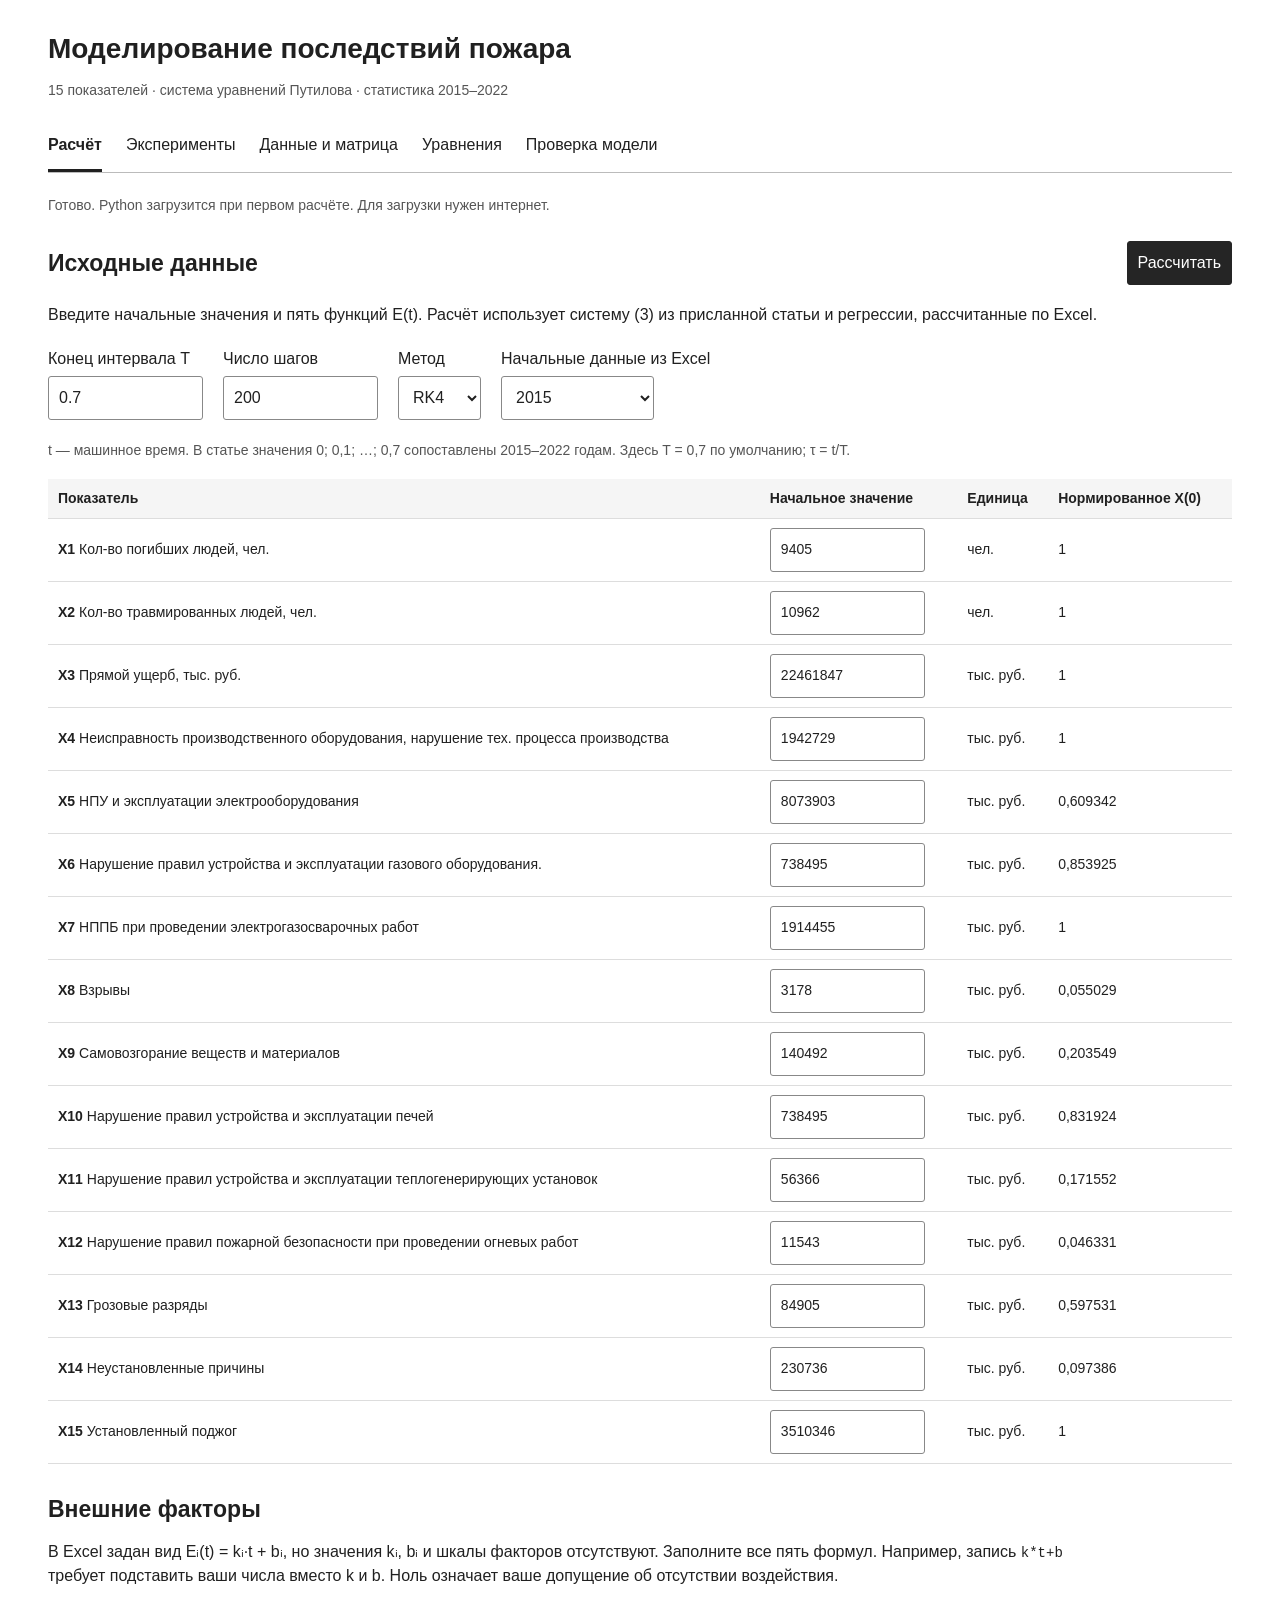
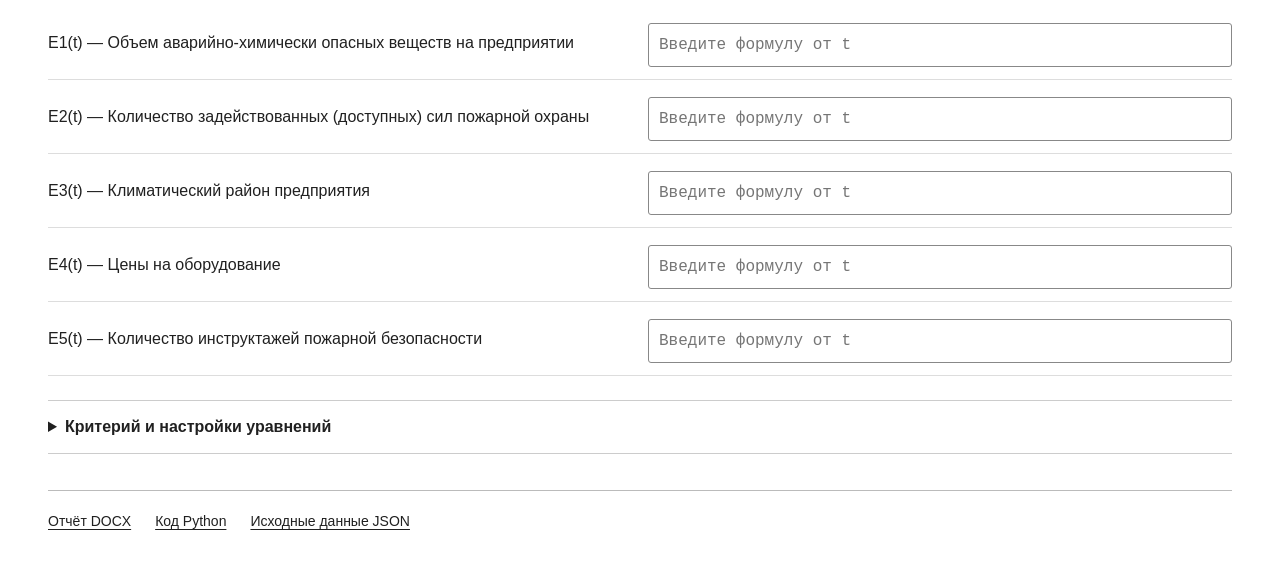
==== index.html @ 56aec2ad "Replace economic calculator with sourced 15-equation Putilov model" ====
<!doctype html><html lang="ru"><head><meta charset="utf-8"><meta name="viewport" content="width=device-width,initial-scale=1"><title>Моделирование последствий пожара</title><link rel="stylesheet" href="style.css"></head>
<body><main>
<header><h1>Моделирование последствий пожара</h1><p>15 показателей · система уравнений Путилова · статистика 2015–2022</p></header>
<nav aria-label="Разделы"><a href="#calculation">Расчёт</a><a href="#experiments">Эксперименты</a><a href="#data">Данные и матрица</a><a href="#formulas">Уравнения</a><a href="#verification">Проверка модели</a></nav>
<p id="status" role="status">Загрузка исходных данных…</p><div id="error" role="alert" hidden></div>
<section id="calculation" class="page">
<div class="heading"><h2>Исходные данные</h2><button id="calculate" class="primary">Рассчитать</button></div>
<p>Введите начальные значения и пять функций E(t). Расчёт использует систему (3) из присланной статьи и регрессии, рассчитанные по Excel.</p>
<div class="controls"><label>Конец интервала T<input id="duration" type="number" min="0.001" max="5" step="0.1" value="0.7"></label><label>Число шагов<input id="steps" type="number" min="20" max="4000" step="4" value="200"></label><label>Метод<select id="solver"><option>RK4</option><option>RK45</option></select></label><label>Начальные данные из Excel<select id="year"></select></label></div>
<p class="muted">t — машинное время. В статье значения 0; 0,1; …; 0,7 сопоставлены 2015–2022 годам. Здесь T = 0,7 по умолчанию; τ = t/T.</p>
<div class="table-wrap"><table><thead><tr><th>Показатель</th><th>Начальное значение</th><th>Единица</th><th>Нормированное X(0)</th></tr></thead><tbody id="initial"></tbody></table></div>
<h2>Внешние факторы</h2><p>В Excel задан вид Eᵢ(t) = kᵢ·t + bᵢ, но значения kᵢ, bᵢ и шкалы факторов отсутствуют. Заполните все пять формул. Например, запись <code>k*t+b</code> требует подставить ваши числа вместо k и b. Ноль означает ваше допущение об отсутствии воздействия.</p>
<div id="forcing-inputs"></div>
<details><summary>Критерий и настройки уравнений</summary><p>J = ∫₀ᵀ Σ γᵢ (Xᵢ − Xᵢ*)² dt. Это безразмерный критерий отклонения от цели, а не сумма денег. По умолчанию цель — средние значения из Excel, веса — 1/15. Среднее по статистике не является нормативом безопасности.</p><div class="table-wrap"><table><thead><tr><th>Показатель</th><th>Цель X*</th><th>Вес γ</th></tr></thead><tbody id="targets"></tbody></table></div><p><a href="#formulas">Изменить правые части и функции f₁…f₇₈</a></p></details>
<div id="result" hidden><div class="heading"><h2>Результат расчёта</h2><button id="csv">Скачать CSV</button></div><div id="warnings"></div><div id="metrics" class="metrics"></div><div class="controls"><label>Показатель на графике<select id="metric"></select></label><label>Масштаб<select id="unit"><option value="norm">Нормированное значение</option><option value="raw">Исходная единица</option></select></label></div><div id="trajectory"></div><h3>Внешние факторы E(t)</h3><div id="forcing-chart"></div><h3>Состояния по четвертям интервала</h3><p>Все оси используют нормировку X = исходное значение / максимум из Excel. Масштаб одинаковый для всей серии.</p><div id="snapshots" class="radars"></div><details><summary>Значения в четвертях интервала</summary><div id="snapshot-table" class="table-wrap"></div></details><p id="numerics" class="muted"></p><h3>Сопоставление со статистикой</h3><p>Для исходного состояния 2015 года и T = 0,7 сравниваются узлы 2015–2022. Это сопоставление на данных, использованных для подбора полиномов, а не независимая проверка прогноза. Между узлами решателя применяется линейная интерполяция.</p><div id="comparison" class="table-wrap"></div></div>
</section>
<section id="experiments" class="page" hidden><div class="heading"><h2>Вычислительные эксперименты</h2><button id="run-experiments" class="primary">Рассчитать пять состояний</button></div><p>Сравниваются начальные состояния из пяти строк Excel: 2015, 2016, 2018, 2020 и 2022. Меняются только начальные значения X. Уравнения, внешние факторы, цели, веса и интервал берутся из раздела «Расчёт».</p><p>Это анализ чувствительности к начальному состоянию. Он не воспроизводит пять реальных пожаров и не сравнивает подтверждённые планы защиты.</p><p id="experiments-empty">Сначала задайте пять E(t) в разделе «Расчёт».</p><div id="experiment-result" hidden><div id="experiment-table" class="table-wrap"></div><label>Показатель<select id="experiment-metric"></select></label><div id="experiment-chart"></div><div id="experiment-radars"></div></div></section>
<section id="data" class="page" hidden><h2>Статистика и связи</h2><p>Источник: «Статистика Путилов.xlsx», лист «Лист1», A1:P9. Восемь наблюдений, пятнадцать показателей.</p><p>Денежные столбцы указаны в тысячах рублей. X₃ — общий прямой ущерб; X₄…X₁₅ — ущерб по отдельным причинам. Складывать X₃ с этими столбцами как независимые убытки нельзя. X₁ и X₂ измеряются числом людей.</p><div id="statistics" class="table-wrap"></div><h3>Нормировка</h3><p>Xᵢ = Yᵢ / Mᵢ, где Mᵢ — максимум столбца за 2015–2022 годы. Обратное преобразование: Yᵢ = Xᵢ · Mᵢ. Для рублей денежный результат дополнительно умножается на 1000.</p><div id="scales" class="table-wrap"></div><h3>Матрица из Excel</h3><p>Строка — показатель, который получает влияние; столбец — источник влияния. «+» — положительная связь, «−» — отрицательная, точка — отсутствующая. Матрица показана буквально, но расчёт следует системе (3): они расходятся в исходных материалах.</p><div id="matrix" class="table-wrap"></div></section>
<section id="formulas" class="page" hidden><h2>Система из 15 уравнений</h2><p>Основа — формула (3) из присланного Word, а не его последующая численная система: в ней исчезают E и меняются знаки. Нормировка соответствует листу «norm data». Дополнительный делитель из общей формулы (2) сюда не внесён, поскольку его нет в (3).</p><p>В форме используется запись dXᵢ/dt = Fᵢ⁺ − Fᵢ⁻. Имена: <code>x1…x15</code>, <code>e1…e5</code>, <code>t</code>, <code>f1(x5)</code>. Допустимы +, −, *, /, **, sin, cos, exp, log, sqrt, abs. Отрицательное значение полинома не обрезается.</p><div id="equations"></div><h2>78 квадратичных зависимостей</h2><p>f(u) = β₀ + β₁u + β₂u². Коэффициенты ниже получены методом наименьших квадратов по восьми строкам нормированной статистики, отдельно для каждой пары «показатель — аргумент». u — аргумент функции. R² относится к исходной регрессии по Excel и не доказывает точность динамического прогноза.</p><p id="fit-summary"></p><div class="table-wrap"><table><thead><tr><th>Функция</th><th>Связь</th><th>Формула f(u), можно изменить</th><th>R² по Excel</th></tr></thead><tbody id="polynomials"></tbody></table></div><p><a href="method.html">Описание метода и источники</a></p></section>
<section id="verification" class="page" hidden><h2>Проверка исходной модели</h2><p>Калькулятор решает записанную систему. Её соответствие реальным последствиям пожара требует отдельной проверки; в предоставленных материалах есть противоречия.</p><div id="audit"></div><h3>Воспроизводимый контроль программы</h3><p>Можно выполнить пять экспериментов с E₁ = … = E₅ = 0. Это специально заданный математический тест, а не значения преподавателя и не реальная обстановка. Настройки основного расчёта при этом не меняются.</p><button id="control-run">Выполнить контроль при E = 0</button><div id="control-result"></div><p><a href="method.html">Полная методика и источники</a></p></section>
<footer><a href="report.docx">Отчёт DOCX</a><a href="model.py">Код Python</a><a href="source_data.json">Исходные данные JSON</a></footer>
</main><script src="app.js"></script></body></html>
---- style.css ----
:root{font-family:Arial,Helvetica,sans-serif;color:#202020;background:#fff;font-size:16px;line-height:1.5;font-synthesis:none}*{box-sizing:border-box}body{margin:0}main{max-width:1240px;margin:auto;padding:28px 28px 50px}header{margin-bottom:20px}h1{font-size:28px;font-weight:600;margin:0 0 6px}h2{font-size:23px;margin:28px 0 14px}h3{font-size:19px;margin:24px 0 12px}p{margin:10px 0 18px;max-width:1050px}header p,.muted{color:#555;font-size:14px}nav{display:flex;flex-wrap:wrap;gap:8px 24px;border-bottom:1px solid #bbb;margin-bottom:22px}nav a{padding:12px 0;text-decoration:none;border-bottom:3px solid transparent}nav a[aria-current=page]{border-color:#202020;font-weight:bold}a{color:inherit;text-underline-offset:3px}button,input,select,textarea{font:inherit;color:inherit;border:1px solid #888;border-radius:3px;background:white;padding:9px 10px}button,select,summary{cursor:pointer}button{min-height:44px}button:hover{background:#eee}button.primary{background:#252525;color:#fff;border-color:#252525}button.primary:hover{background:#444}button:disabled{cursor:wait;opacity:.55}input,select{min-height:44px;max-width:100%}input[type=number]{width:155px}textarea{display:block;width:100%;resize:vertical;font-family:Consolas,monospace;font-size:14px;line-height:1.5}input:focus-visible,select:focus-visible,textarea:focus-visible,a:focus-visible,button:focus-visible,summary:focus-visible{outline:2px solid #111;outline-offset:3px}.heading{display:flex;align-items:center;justify-content:space-between;gap:16px;margin-top:10px}.heading h2{margin:12px 0}.controls{display:flex;flex-wrap:wrap;gap:20px;margin:20px 0}label{display:block}label input,label select{display:block;margin-top:5px}.table-wrap{overflow:auto;margin:16px 0 24px}table{border-collapse:collapse;width:100%;font-size:14px}th,td{border-bottom:1px solid #ddd;padding:9px 10px;text-align:left;vertical-align:middle}th{font-weight:600;background:#f5f5f5;white-space:normal}td input{width:140px}td .poly{width:100%;min-width:330px;font-family:monospace;font-size:13px}.eq{padding:14px 0;border-bottom:1px solid #ddd}.eq label{margin:8px 0}.factor{display:grid;grid-template-columns:1fr 1fr;gap:16px;align-items:center;padding:12px 0;border-bottom:1px solid #ddd}.factor input{width:100%;font-family:monospace}.metrics{display:grid;grid-template-columns:repeat(4,1fr);gap:20px;margin:25px 0}.metrics strong{display:block;font-size:24px;margin-top:6px}.metrics small{display:block;color:#555}.warning,#error{background:#fff8ef;border-left:3px solid #945b21;padding:12px 16px;color:#5b3814;margin:16px 0}#error{background:#fff2f0;border-color:#9a2424;color:#6e1919}#status{font-size:14px;color:#555}details{border-top:1px solid #ccc;border-bottom:1px solid #ccc;padding:14px 0;margin:24px 0}summary{font-weight:600}.radars{display:grid;grid-template-columns:repeat(5,minmax(0,1fr));gap:8px;margin:20px 0}.radar{text-align:center}.radar strong{font-size:14px}.radar svg{width:100%;height:auto}.radar p{font-size:12px}.chart{width:100%;height:auto;display:block;margin:20px 0 8px}.legend{display:flex;gap:16px;flex-wrap:wrap;font-size:13px;margin-bottom:20px}.legend i{display:inline-block;width:24px;margin-right:6px;vertical-align:middle;border-top:3px solid}.matrix th,.matrix td{text-align:center;min-width:34px;padding:6px}.matrix td.pos{background:#e7e7e7;font-weight:bold}.matrix td.neg{background:#444;color:white;font-weight:bold}.invalid{color:#8c2020}.empty{padding:24px;border:1px dashed #aaa;color:#555}code{font-size:14px;word-break:break-word}footer{border-top:1px solid #bbb;margin-top:36px;padding-top:20px;display:flex;gap:24px;flex-wrap:wrap;font-size:14px}[hidden]{display:none!important}.method{max-width:940px}.method li{margin:10px 0}.method pre{white-space:pre-wrap;overflow-wrap:anywhere;background:#f5f5f5;padding:16px;font-size:14px}@media(max-width:700px){main{padding:20px 16px}h1{font-size:24px}nav{gap:4px 15px;font-size:14px}.heading{align-items:flex-start;flex-direction:column}.factor{grid-template-columns:1fr;gap:3px}.radars{grid-template-columns:repeat(2,minmax(0,1fr))}.metrics{grid-template-columns:1fr 1fr}.controls{gap:12px}td,th{padding:8px}.chart{min-height:220px}.controls label{max-width:100%}}@media print{button,nav,footer,#status{display:none}.page[hidden]{display:none}.table-wrap{overflow:visible}body{font-family:'Times New Roman',serif;color:#000}a{color:#000}}
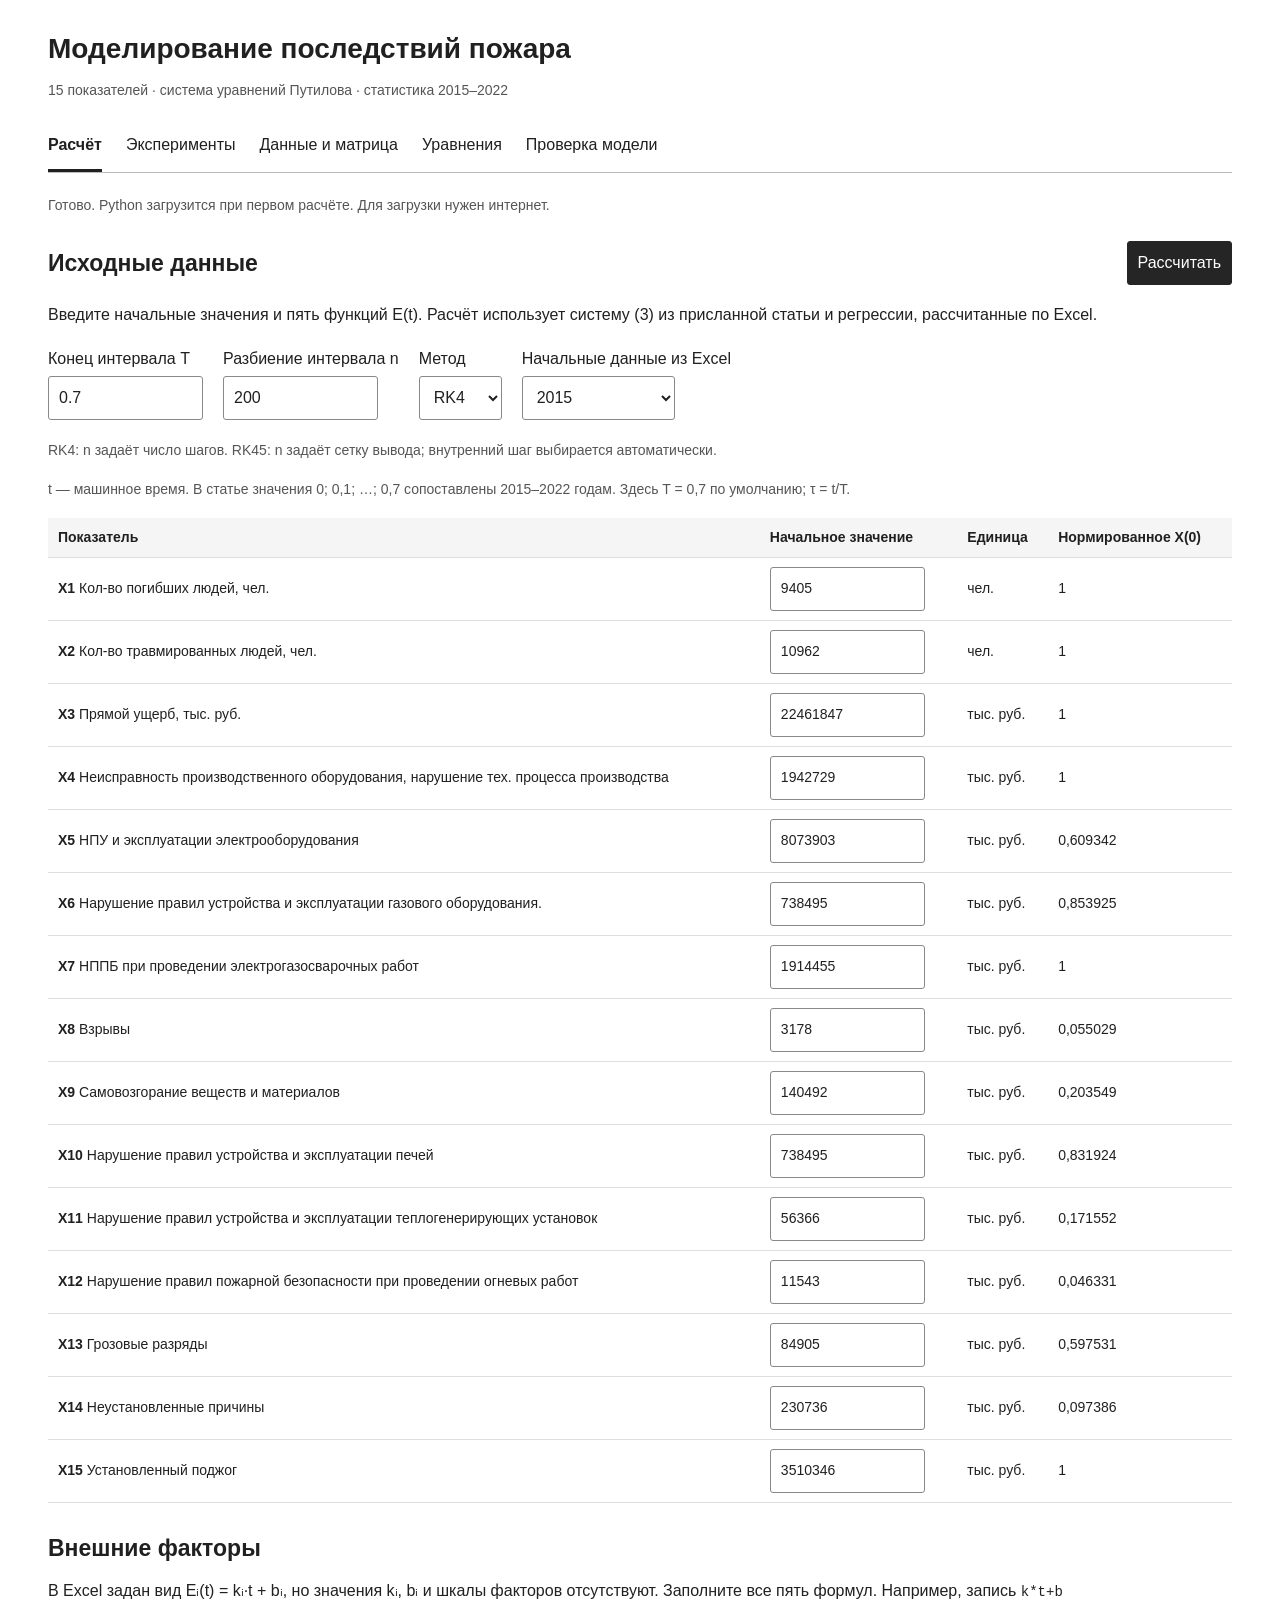
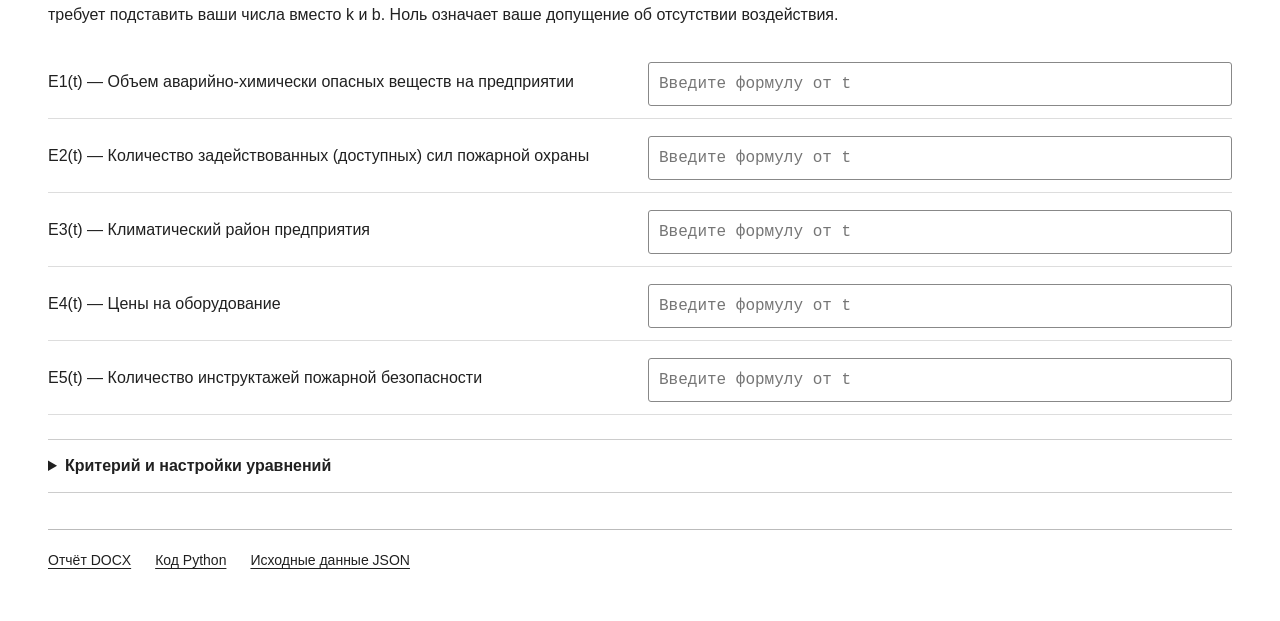
==== commit 1fa3e5d3: "Clarify RK45 output grid and adaptive internal steps" ====
--- a/index.html
+++ b/index.html
@@ -6,7 +6,7 @@
 <section id="calculation" class="page">
 <div class="heading"><h2>Исходные данные</h2><button id="calculate" class="primary">Рассчитать</button></div>
 <p>Введите начальные значения и пять функций E(t). Расчёт использует систему (3) из присланной статьи и регрессии, рассчитанные по Excel.</p>
-<div class="controls"><label>Конец интервала T<input id="duration" type="number" min="0.001" max="5" step="0.1" value="0.7"></label><label>Число шагов<input id="steps" type="number" min="20" max="4000" step="4" value="200"></label><label>Метод<select id="solver"><option>RK4</option><option>RK45</option></select></label><label>Начальные данные из Excel<select id="year"></select></label></div>
+<div class="controls"><label>Конец интервала T<input id="duration" type="number" min="0.001" max="5" step="0.1" value="0.7"></label><label>Разбиение интервала n<input id="steps" type="number" min="20" max="4000" step="4" value="200"></label><label>Метод<select id="solver"><option>RK4</option><option>RK45</option></select></label><label>Начальные данные из Excel<select id="year"></select></label></div><p class="muted">RK4: n задаёт число шагов. RK45: n задаёт сетку вывода; внутренний шаг выбирается автоматически.</p>
 <p class="muted">t — машинное время. В статье значения 0; 0,1; …; 0,7 сопоставлены 2015–2022 годам. Здесь T = 0,7 по умолчанию; τ = t/T.</p>
 <div class="table-wrap"><table><thead><tr><th>Показатель</th><th>Начальное значение</th><th>Единица</th><th>Нормированное X(0)</th></tr></thead><tbody id="initial"></tbody></table></div>
 <h2>Внешние факторы</h2><p>В Excel задан вид Eᵢ(t) = kᵢ·t + bᵢ, но значения kᵢ, bᵢ и шкалы факторов отсутствуют. Заполните все пять формул. Например, запись <code>k*t+b</code> требует подставить ваши числа вместо k и b. Ноль означает ваше допущение об отсутствии воздействия.</p>
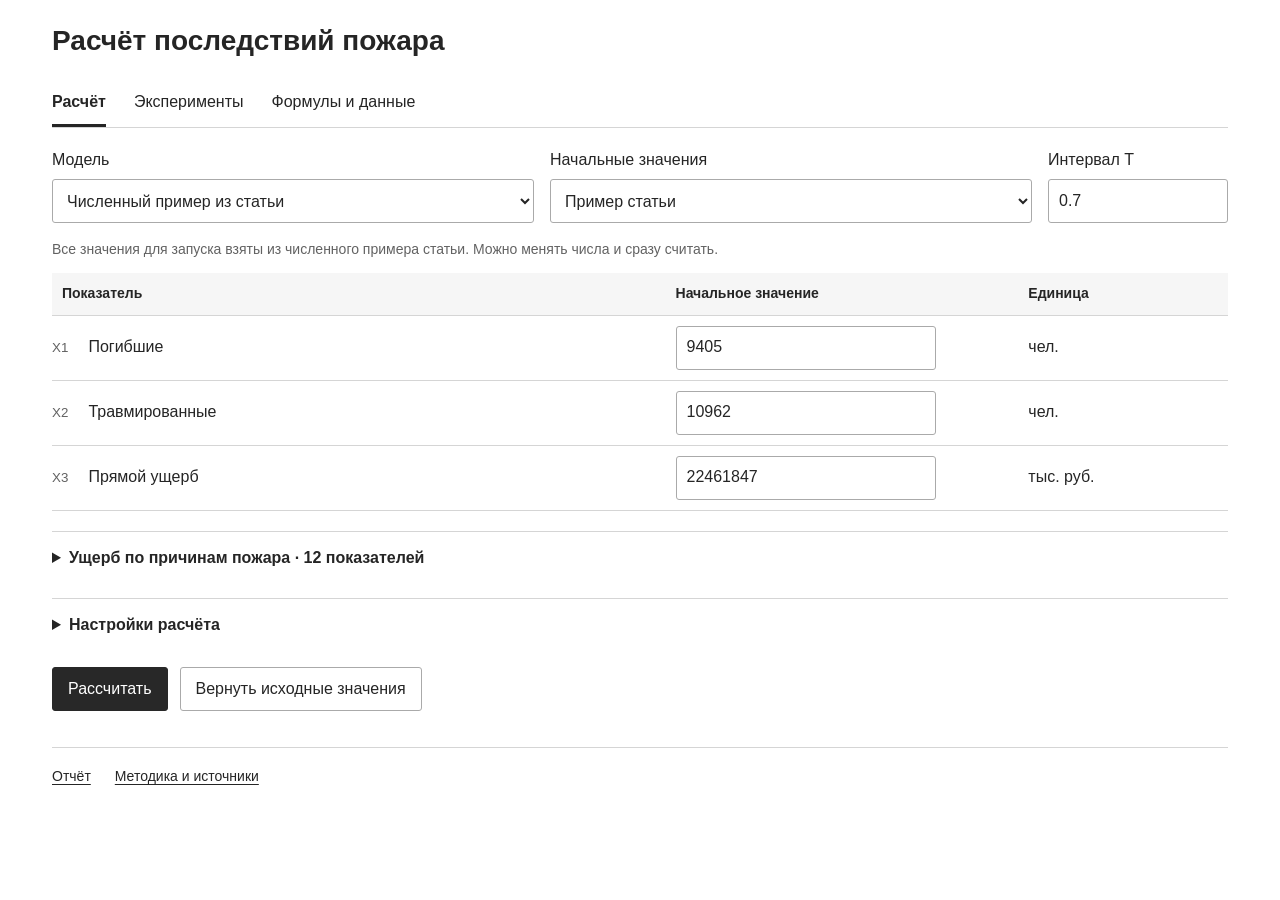
==== commit 17a89730: "Use the supplied numerical example with numeric inputs and updated report" ====
--- a/index.html
+++ b/index.html
@@ -1,22 +1,26 @@
-<!doctype html><html lang="ru"><head><meta charset="utf-8"><meta name="viewport" content="width=device-width,initial-scale=1"><title>Моделирование последствий пожара</title><link rel="stylesheet" href="style.css"></head>
+<!doctype html>
+<html lang="ru"><head><meta charset="utf-8"><meta name="viewport" content="width=device-width,initial-scale=1"><title>Расчёт последствий пожара</title><link rel="stylesheet" href="style.css?v=numeric-20261028"></head>
 <body><main>
-<header><h1>Моделирование последствий пожара</h1><p>15 показателей · система уравнений Путилова · статистика 2015–2022</p></header>
-<nav aria-label="Разделы"><a href="#calculation">Расчёт</a><a href="#experiments">Эксперименты</a><a href="#data">Данные и матрица</a><a href="#formulas">Уравнения</a><a href="#verification">Проверка модели</a></nav>
-<p id="status" role="status">Загрузка исходных данных…</p><div id="error" role="alert" hidden></div>
+<header><h1>Расчёт последствий пожара</h1></header>
+<nav aria-label="Разделы"><a href="#calculation">Расчёт</a><a href="#experiments">Эксперименты</a><a href="#formulas">Формулы и данные</a></nav>
+<p id="status" role="status">Загрузка данных…</p><div id="error" role="alert" hidden></div>
 <section id="calculation" class="page">
-<div class="heading"><h2>Исходные данные</h2><button id="calculate" class="primary">Рассчитать</button></div>
-<p>Введите начальные значения и пять функций E(t). Расчёт использует систему (3) из присланной статьи и регрессии, рассчитанные по Excel.</p>
-<div class="controls"><label>Конец интервала T<input id="duration" type="number" min="0.001" max="5" step="0.1" value="0.7"></label><label>Разбиение интервала n<input id="steps" type="number" min="20" max="4000" step="4" value="200"></label><label>Метод<select id="solver"><option>RK4</option><option>RK45</option></select></label><label>Начальные данные из Excel<select id="year"></select></label></div><p class="muted">RK4: n задаёт число шагов. RK45: n задаёт сетку вывода; внутренний шаг выбирается автоматически.</p>
-<p class="muted">t — машинное время. В статье значения 0; 0,1; …; 0,7 сопоставлены 2015–2022 годам. Здесь T = 0,7 по умолчанию; τ = t/T.</p>
-<div class="table-wrap"><table><thead><tr><th>Показатель</th><th>Начальное значение</th><th>Единица</th><th>Нормированное X(0)</th></tr></thead><tbody id="initial"></tbody></table></div>
-<h2>Внешние факторы</h2><p>В Excel задан вид Eᵢ(t) = kᵢ·t + bᵢ, но значения kᵢ, bᵢ и шкалы факторов отсутствуют. Заполните все пять формул. Например, запись <code>k*t+b</code> требует подставить ваши числа вместо k и b. Ноль означает ваше допущение об отсутствии воздействия.</p>
-<div id="forcing-inputs"></div>
-<details><summary>Критерий и настройки уравнений</summary><p>J = ∫₀ᵀ Σ γᵢ (Xᵢ − Xᵢ*)² dt. Это безразмерный критерий отклонения от цели, а не сумма денег. По умолчанию цель — средние значения из Excel, веса — 1/15. Среднее по статистике не является нормативом безопасности.</p><div class="table-wrap"><table><thead><tr><th>Показатель</th><th>Цель X*</th><th>Вес γ</th></tr></thead><tbody id="targets"></tbody></table></div><p><a href="#formulas">Изменить правые части и функции f₁…f₇₈</a></p></details>
-<div id="result" hidden><div class="heading"><h2>Результат расчёта</h2><button id="csv">Скачать CSV</button></div><div id="warnings"></div><div id="metrics" class="metrics"></div><div class="controls"><label>Показатель на графике<select id="metric"></select></label><label>Масштаб<select id="unit"><option value="norm">Нормированное значение</option><option value="raw">Исходная единица</option></select></label></div><div id="trajectory"></div><h3>Внешние факторы E(t)</h3><div id="forcing-chart"></div><h3>Состояния по четвертям интервала</h3><p>Все оси используют нормировку X = исходное значение / максимум из Excel. Масштаб одинаковый для всей серии.</p><div id="snapshots" class="radars"></div><details><summary>Значения в четвертях интервала</summary><div id="snapshot-table" class="table-wrap"></div></details><p id="numerics" class="muted"></p><h3>Сопоставление со статистикой</h3><p>Для исходного состояния 2015 года и T = 0,7 сравниваются узлы 2015–2022. Это сопоставление на данных, использованных для подбора полиномов, а не независимая проверка прогноза. Между узлами решателя применяется линейная интерполяция.</p><div id="comparison" class="table-wrap"></div></div>
+<form id="parameters">
+<div class="controls"><label>Модель<select id="model"><option value="article">Численный пример из статьи</option><option value="full">Система (3) с внешними факторами</option></select></label><label>Начальные значения<select id="dataset"></select></label><label>Интервал T<input id="duration" type="number" min="0.001" max="5" step="0.1" value="0.7" required></label></div>
+<p id="model-note" class="muted"></p>
+<div class="table-wrap"><table class="inputs-table"><thead><tr><th>Показатель</th><th>Начальное значение</th><th>Единица</th></tr></thead><tbody id="main-inputs"></tbody></table></div>
+<details class="input-details"><summary>Ущерб по причинам пожара · 12 показателей</summary><div class="table-wrap"><table class="inputs-table"><thead><tr><th>Показатель</th><th>Начальное значение</th><th>Единица</th></tr></thead><tbody id="cause-inputs"></tbody></table></div></details>
+<div id="external-panel" hidden><h2>Внешние воздействия</h2><p class="muted">E(t) = b + k·t. Значения и шкалы b, k не указаны в источнике: здесь вводятся параметры вашего сценария.</p><div class="table-wrap"><table class="inputs-table"><thead><tr><th>Воздействие</th><th>Начальное значение b</th><th>Изменение k</th></tr></thead><tbody id="external-inputs"></tbody></table></div></div>
+<details class="settings"><summary>Настройки расчёта</summary><div class="controls"><label>Метод<select id="solver"><option>RK4</option><option>RK45</option></select></label><label>Разбиение интервала n<input id="steps" type="number" min="20" max="4000" step="4" value="200" required></label></div><p class="muted">Для RK4 n — число шагов. RK45 выбирает шаг автоматически; n задаёт сетку вывода.</p><details><summary>Цель и веса критерия J</summary><p class="muted">По умолчанию цель — средние значения статистики, веса — 1/15. J измеряет отклонение от цели и не выражается в рублях.</p><div class="table-wrap"><table><thead><tr><th>Показатель</th><th>Цель X*</th><th>Вес γ</th></tr></thead><tbody id="targets"></tbody></table></div></details></details>
+<div class="actions"><button id="calculate" type="submit" class="primary" disabled>Рассчитать</button><button id="reset" type="button" disabled>Вернуть исходные значения</button></div>
+</form>
+<section id="result" hidden><div class="heading"><h2>Результат</h2><button id="csv">Скачать CSV</button></div><p id="result-profile" class="muted"></p><div id="warnings"></div><div id="metrics" class="metrics"></div><div class="controls"><label>Показатель<select id="metric"></select></label><label>Единицы<select id="unit"><option value="raw">Исходные единицы</option><option value="norm">Нормированные</option></select></label></div><div id="trajectory"></div><div id="forcing-result" hidden><h3>Внешние воздействия</h3><div id="forcing-chart"></div></div><details><summary>Состояния по четвертям интервала</summary><p id="radar-scale" class="muted"></p><div id="snapshots" class="radars"></div><div id="snapshot-table" class="table-wrap"></div></details><details><summary>Точность вычислений и сравнение со статистикой</summary><p id="numerics"></p><p id="range-note"></p><p class="muted">Сравнение за 2015–2022 годы доступно для начального примера статьи или строки 2015 года при T = 0,7. Это проверка на исходных данных, а не независимое подтверждение прогноза.</p><div id="comparison" class="table-wrap"></div></details></section>
 </section>
-<section id="experiments" class="page" hidden><div class="heading"><h2>Вычислительные эксперименты</h2><button id="run-experiments" class="primary">Рассчитать пять состояний</button></div><p>Сравниваются начальные состояния из пяти строк Excel: 2015, 2016, 2018, 2020 и 2022. Меняются только начальные значения X. Уравнения, внешние факторы, цели, веса и интервал берутся из раздела «Расчёт».</p><p>Это анализ чувствительности к начальному состоянию. Он не воспроизводит пять реальных пожаров и не сравнивает подтверждённые планы защиты.</p><p id="experiments-empty">Сначала задайте пять E(t) в разделе «Расчёт».</p><div id="experiment-result" hidden><div id="experiment-table" class="table-wrap"></div><label>Показатель<select id="experiment-metric"></select></label><div id="experiment-chart"></div><div id="experiment-radars"></div></div></section>
-<section id="data" class="page" hidden><h2>Статистика и связи</h2><p>Источник: «Статистика Путилов.xlsx», лист «Лист1», A1:P9. Восемь наблюдений, пятнадцать показателей.</p><p>Денежные столбцы указаны в тысячах рублей. X₃ — общий прямой ущерб; X₄…X₁₅ — ущерб по отдельным причинам. Складывать X₃ с этими столбцами как независимые убытки нельзя. X₁ и X₂ измеряются числом людей.</p><div id="statistics" class="table-wrap"></div><h3>Нормировка</h3><p>Xᵢ = Yᵢ / Mᵢ, где Mᵢ — максимум столбца за 2015–2022 годы. Обратное преобразование: Yᵢ = Xᵢ · Mᵢ. Для рублей денежный результат дополнительно умножается на 1000.</p><div id="scales" class="table-wrap"></div><h3>Матрица из Excel</h3><p>Строка — показатель, который получает влияние; столбец — источник влияния. «+» — положительная связь, «−» — отрицательная, точка — отсутствующая. Матрица показана буквально, но расчёт следует системе (3): они расходятся в исходных материалах.</p><div id="matrix" class="table-wrap"></div></section>
-<section id="formulas" class="page" hidden><h2>Система из 15 уравнений</h2><p>Основа — формула (3) из присланного Word, а не его последующая численная система: в ней исчезают E и меняются знаки. Нормировка соответствует листу «norm data». Дополнительный делитель из общей формулы (2) сюда не внесён, поскольку его нет в (3).</p><p>В форме используется запись dXᵢ/dt = Fᵢ⁺ − Fᵢ⁻. Имена: <code>x1…x15</code>, <code>e1…e5</code>, <code>t</code>, <code>f1(x5)</code>. Допустимы +, −, *, /, **, sin, cos, exp, log, sqrt, abs. Отрицательное значение полинома не обрезается.</p><div id="equations"></div><h2>78 квадратичных зависимостей</h2><p>f(u) = β₀ + β₁u + β₂u². Коэффициенты ниже получены методом наименьших квадратов по восьми строкам нормированной статистики, отдельно для каждой пары «показатель — аргумент». u — аргумент функции. R² относится к исходной регрессии по Excel и не доказывает точность динамического прогноза.</p><p id="fit-summary"></p><div class="table-wrap"><table><thead><tr><th>Функция</th><th>Связь</th><th>Формула f(u), можно изменить</th><th>R² по Excel</th></tr></thead><tbody id="polynomials"></tbody></table></div><p><a href="method.html">Описание метода и источники</a></p></section>
-<section id="verification" class="page" hidden><h2>Проверка исходной модели</h2><p>Калькулятор решает записанную систему. Её соответствие реальным последствиям пожара требует отдельной проверки; в предоставленных материалах есть противоречия.</p><div id="audit"></div><h3>Воспроизводимый контроль программы</h3><p>Можно выполнить пять экспериментов с E₁ = … = E₅ = 0. Это специально заданный математический тест, а не значения преподавателя и не реальная обстановка. Настройки основного расчёта при этом не меняются.</p><button id="control-run">Выполнить контроль при E = 0</button><div id="control-result"></div><p><a href="method.html">Полная методика и источники</a></p></section>
-<footer><a href="report.docx">Отчёт DOCX</a><a href="model.py">Код Python</a><a href="source_data.json">Исходные данные JSON</a></footer>
-</main><script src="app.js"></script></body></html>
+<section id="experiments" class="page" hidden><div class="heading"><h2>Сравнение начальных состояний</h2><button id="run-experiments" class="primary" disabled>Рассчитать серию</button></div><p class="muted">Текущие значения и четыре набора из статистики: 2016, 2018, 2020, 2022. Модель и настройки берутся из раздела «Расчёт».</p><div id="experiment-result" hidden><div class="controls"><label>Показатель<select id="experiment-metric"></select></label><label>Единицы<select id="experiment-unit"><option value="raw">Исходные единицы</option><option value="norm">Нормированные</option></select></label></div><div id="experiment-chart"></div><div id="experiment-table" class="table-wrap"></div><details><summary>Лепестковые диаграммы и точные значения</summary><div id="experiment-radars"></div></details></div><p id="experiments-empty" class="muted">Нажмите «Рассчитать серию».</p></section>
+<section id="formulas" class="page" hidden><h2 id="formula-title">Уравнения</h2><p id="formula-note"></p><div id="equations"></div><div id="polynomial-section" hidden><h2>Коэффициенты зависимостей</h2><p>f(u) = β₀ + β₁u + β₂u². Коэффициенты рассчитаны по восьми строкам статистики методом наименьших квадратов.</p><div class="table-wrap"><table><thead><tr><th>Функция</th><th>Связь</th><th>β₀</th><th>β₁</th><th>β₂</th><th>R²</th></tr></thead><tbody id="polynomials"></tbody></table></div></div>
+<h2>Как выполняется расчёт</h2><p>Начальные значения делятся на максимум своего столбца: Xᵢ = Yᵢ / Mᵢ. Система решается методом Рунге–Кутта. Для вывода в исходных единицах применяется Yᵢ = Xᵢ · Mᵢ.</p><p>t — шкала времени статьи: значения 0; 0,1; …; 0,7 сопоставлены годам 2015–2022. τ = t/T — доля интервала. Денежные величины в исходной таблице указаны в тысячах рублей.</p><p>J = ∫₀ᵀ Σ γᵢ(Xᵢ − Xᵢ*)²dt — критерий отклонения от выбранной цели. Он не является суммой ущерба.</p>
+<details><summary>Исходная статистика</summary><p>«Статистика Путилов.xlsx», восемь наблюдений за 2015–2022 годы. X₁ и X₂ — люди; X₃…X₁₅ — тысячи рублей. Общий ущерб X₃ не складывается повторно с ущербом по причинам.</p><div id="statistics" class="table-wrap"></div><div id="scales" class="table-wrap"></div></details><details><summary>Матрица связей преподавателя</summary><p>Строка получает влияние от столбца: «+» — положительная связь, «−» — отрицательная, точка — связи нет. Матрица сохранена как в файле; она не во всём совпадает с уравнениями статьи.</p><div id="matrix" class="table-wrap"></div></details>
+<p><a href="method.html?v=numeric-20261028">Полная методика и источники</a></p>
+</section>
+<footer><a href="report.docx?v=numeric-20261028">Отчёт</a><a href="method.html?v=numeric-20261028">Методика и источники</a></footer>
+</main><script src="app.js?v=numeric-20261028"></script></body></html>
--- a/style.css
+++ b/style.css
@@ -1 +1 @@
-:root{font-family:Arial,Helvetica,sans-serif;color:#202020;background:#fff;font-size:16px;line-height:1.5;font-synthesis:none}*{box-sizing:border-box}body{margin:0}main{max-width:1240px;margin:auto;padding:28px 28px 50px}header{margin-bottom:20px}h1{font-size:28px;font-weight:600;margin:0 0 6px}h2{font-size:23px;margin:28px 0 14px}h3{font-size:19px;margin:24px 0 12px}p{margin:10px 0 18px;max-width:1050px}header p,.muted{color:#555;font-size:14px}nav{display:flex;flex-wrap:wrap;gap:8px 24px;border-bottom:1px solid #bbb;margin-bottom:22px}nav a{padding:12px 0;text-decoration:none;border-bottom:3px solid transparent}nav a[aria-current=page]{border-color:#202020;font-weight:bold}a{color:inherit;text-underline-offset:3px}button,input,select,textarea{font:inherit;color:inherit;border:1px solid #888;border-radius:3px;background:white;padding:9px 10px}button,select,summary{cursor:pointer}button{min-height:44px}button:hover{background:#eee}button.primary{background:#252525;color:#fff;border-color:#252525}button.primary:hover{background:#444}button:disabled{cursor:wait;opacity:.55}input,select{min-height:44px;max-width:100%}input[type=number]{width:155px}textarea{display:block;width:100%;resize:vertical;font-family:Consolas,monospace;font-size:14px;line-height:1.5}input:focus-visible,select:focus-visible,textarea:focus-visible,a:focus-visible,button:focus-visible,summary:focus-visible{outline:2px solid #111;outline-offset:3px}.heading{display:flex;align-items:center;justify-content:space-between;gap:16px;margin-top:10px}.heading h2{margin:12px 0}.controls{display:flex;flex-wrap:wrap;gap:20px;margin:20px 0}label{display:block}label input,label select{display:block;margin-top:5px}.table-wrap{overflow:auto;margin:16px 0 24px}table{border-collapse:collapse;width:100%;font-size:14px}th,td{border-bottom:1px solid #ddd;padding:9px 10px;text-align:left;vertical-align:middle}th{font-weight:600;background:#f5f5f5;white-space:normal}td input{width:140px}td .poly{width:100%;min-width:330px;font-family:monospace;font-size:13px}.eq{padding:14px 0;border-bottom:1px solid #ddd}.eq label{margin:8px 0}.factor{display:grid;grid-template-columns:1fr 1fr;gap:16px;align-items:center;padding:12px 0;border-bottom:1px solid #ddd}.factor input{width:100%;font-family:monospace}.metrics{display:grid;grid-template-columns:repeat(4,1fr);gap:20px;margin:25px 0}.metrics strong{display:block;font-size:24px;margin-top:6px}.metrics small{display:block;color:#555}.warning,#error{background:#fff8ef;border-left:3px solid #945b21;padding:12px 16px;color:#5b3814;margin:16px 0}#error{background:#fff2f0;border-color:#9a2424;color:#6e1919}#status{font-size:14px;color:#555}details{border-top:1px solid #ccc;border-bottom:1px solid #ccc;padding:14px 0;margin:24px 0}summary{font-weight:600}.radars{display:grid;grid-template-columns:repeat(5,minmax(0,1fr));gap:8px;margin:20px 0}.radar{text-align:center}.radar strong{font-size:14px}.radar svg{width:100%;height:auto}.radar p{font-size:12px}.chart{width:100%;height:auto;display:block;margin:20px 0 8px}.legend{display:flex;gap:16px;flex-wrap:wrap;font-size:13px;margin-bottom:20px}.legend i{display:inline-block;width:24px;margin-right:6px;vertical-align:middle;border-top:3px solid}.matrix th,.matrix td{text-align:center;min-width:34px;padding:6px}.matrix td.pos{background:#e7e7e7;font-weight:bold}.matrix td.neg{background:#444;color:white;font-weight:bold}.invalid{color:#8c2020}.empty{padding:24px;border:1px dashed #aaa;color:#555}code{font-size:14px;word-break:break-word}footer{border-top:1px solid #bbb;margin-top:36px;padding-top:20px;display:flex;gap:24px;flex-wrap:wrap;font-size:14px}[hidden]{display:none!important}.method{max-width:940px}.method li{margin:10px 0}.method pre{white-space:pre-wrap;overflow-wrap:anywhere;background:#f5f5f5;padding:16px;font-size:14px}@media(max-width:700px){main{padding:20px 16px}h1{font-size:24px}nav{gap:4px 15px;font-size:14px}.heading{align-items:flex-start;flex-direction:column}.factor{grid-template-columns:1fr;gap:3px}.radars{grid-template-columns:repeat(2,minmax(0,1fr))}.metrics{grid-template-columns:1fr 1fr}.controls{gap:12px}td,th{padding:8px}.chart{min-height:220px}.controls label{max-width:100%}}@media print{button,nav,footer,#status{display:none}.page[hidden]{display:none}.table-wrap{overflow:visible}body{font-family:'Times New Roman',serif;color:#000}a{color:#000}}
+:root{color-scheme:light;--ink:#252525;--muted:#626262;--line:#d5d5d5;--paper:#fff;--wash:#f6f6f6}*{box-sizing:border-box}body{margin:0;background:var(--paper);color:var(--ink);font:16px/1.55 Arial,Helvetica,sans-serif}main{max-width:1240px;margin:auto;padding:24px 32px 40px}h1{font-size:28px;margin:0 0 22px;line-height:1.2}h2{font-size:22px;margin:28px 0 14px}h3{font-size:18px;margin:24px 0 12px}p{margin:12px 0}nav{display:flex;gap:28px;border-bottom:1px solid var(--line);margin-bottom:20px;overflow:auto}nav a{white-space:nowrap;padding:10px 0;color:inherit;text-decoration:none;border-bottom:3px solid transparent}nav a[aria-current]{font-weight:700;border-bottom-color:var(--ink)}a{color:inherit;text-underline-offset:3px}button,input,select{font:inherit;color:inherit}button{min-height:44px;padding:9px 15px;background:#fff;border:1px solid #aaa;border-radius:3px;cursor:pointer}button:hover{background:#eee}button:disabled{opacity:.5;cursor:wait}.primary{background:#282828;color:white;border-color:#282828}.primary:hover{background:#444}input,select{min-height:44px;border:1px solid #aaa;border-radius:3px;padding:8px 10px;background:white;width:100%;min-width:0}input[type=number]{font-variant-numeric:tabular-nums}input:invalid:not(:placeholder-shown){box-shadow:none}input:focus,select:focus,button:focus-visible,a:focus-visible,summary:focus-visible{outline:2px solid #333;outline-offset:3px}label{display:block}.controls{display:flex;flex-wrap:wrap;gap:16px;align-items:end;margin:16px 0}.controls label{flex:1 1 200px}.controls input,.controls select{display:block;margin-top:6px}.controls label:has(#duration),.controls label:has(#steps){flex:0 1 180px}.muted,#status{color:var(--muted);font-size:14px}#status:empty{display:none}#status{margin:10px 0}#error,.warning{border-left:3px solid #845c2d;padding:10px 14px;background:#fff8ee}#error{margin:16px 0}table{border-collapse:collapse;width:100%;font-variant-numeric:tabular-nums}th,td{text-align:left;border-bottom:1px solid var(--line);padding:10px 12px;vertical-align:middle}th{font-weight:600;background:var(--wash);font-size:14px}th:first-child,td:first-child{padding-left:0}th:first-child{padding-left:10px}.table-wrap{max-width:100%;overflow:auto;margin:12px 0}.inputs-table{min-width:560px;table-layout:fixed}.inputs-table th:first-child{width:52%}.inputs-table th:nth-child(2){width:30%}.inputs-table th:nth-child(3){width:18%}.inputs-table td small{display:inline-block;min-width:32px;color:var(--muted)}.inputs-table input{max-width:260px}#external-panel .inputs-table th:first-child{width:50%}#external-panel .inputs-table th:nth-child(2),#external-panel .inputs-table th:nth-child(3){width:25%}details{margin:20px 0;border-top:1px solid var(--line);padding-top:14px}summary{cursor:pointer;font-weight:600;min-height:32px}details details{margin-left:0}.actions,.heading{display:flex;gap:12px;justify-content:space-between;align-items:center;flex-wrap:wrap;margin:22px 0}.actions{justify-content:flex-start}.heading h2{margin:0}#result{border-top:1px solid var(--line);margin-top:28px;padding-top:12px}.metrics{display:grid;grid-template-columns:repeat(4,minmax(0,1fr));gap:20px;border-bottom:1px solid var(--line);padding:16px 0 22px}.metrics strong{display:block;font-size:26px;line-height:1.3;margin-top:5px}.metrics small{display:block;color:var(--muted);font-size:13px}.chart{display:block;width:100%;height:auto;min-width:520px}.chart-wrap{overflow:auto}.legend{display:flex;gap:18px;flex-wrap:wrap;font-size:13px;margin:8px 0}.legend i{display:inline-block;width:20px;border-top:3px solid;margin-right:7px;vertical-align:middle}.radars{display:grid;grid-template-columns:repeat(5,minmax(0,1fr));gap:12px}.radar{text-align:center;min-width:0;font-size:13px}.radar p{margin:4px 0}.radar svg{width:100%}.invalid{color:#863c19}.equation{margin:12px 0;border-top:0;padding:8px 12px;background:#f7f7f7}.equation summary{font-weight:600;min-height:24px}.equation pre{white-space:pre-wrap;overflow-wrap:anywhere;font:14px/1.8 Georgia,'Times New Roman',serif;margin:12px 0 6px}.matrix table{font-size:12px;min-width:790px}.matrix td,.matrix th{text-align:center;padding:6px}.pos{background:#f2f2f2}.neg{background:#e5e5e5}footer{border-top:1px solid var(--line);display:flex;gap:24px;padding-top:18px;margin-top:36px;font-size:14px}#formulas>p{max-width:950px}#experiment-table table{min-width:680px}#polynomials td{font-size:14px}[hidden]{display:none!important}@media(max-width:760px){main{padding:20px 18px 30px}h1{font-size:25px}nav{gap:22px;font-size:14px}.metrics{grid-template-columns:repeat(2,minmax(0,1fr))}.metrics strong{font-size:24px}.radars{grid-template-columns:repeat(2,minmax(0,1fr))}.controls label:has(#duration),.controls label:has(#steps){flex:1 1 130px}.inputs-table{min-width:520px}.heading{align-items:flex-start}.chart{min-width:580px}}@media(prefers-reduced-motion:reduce){*{scroll-behavior:auto}}
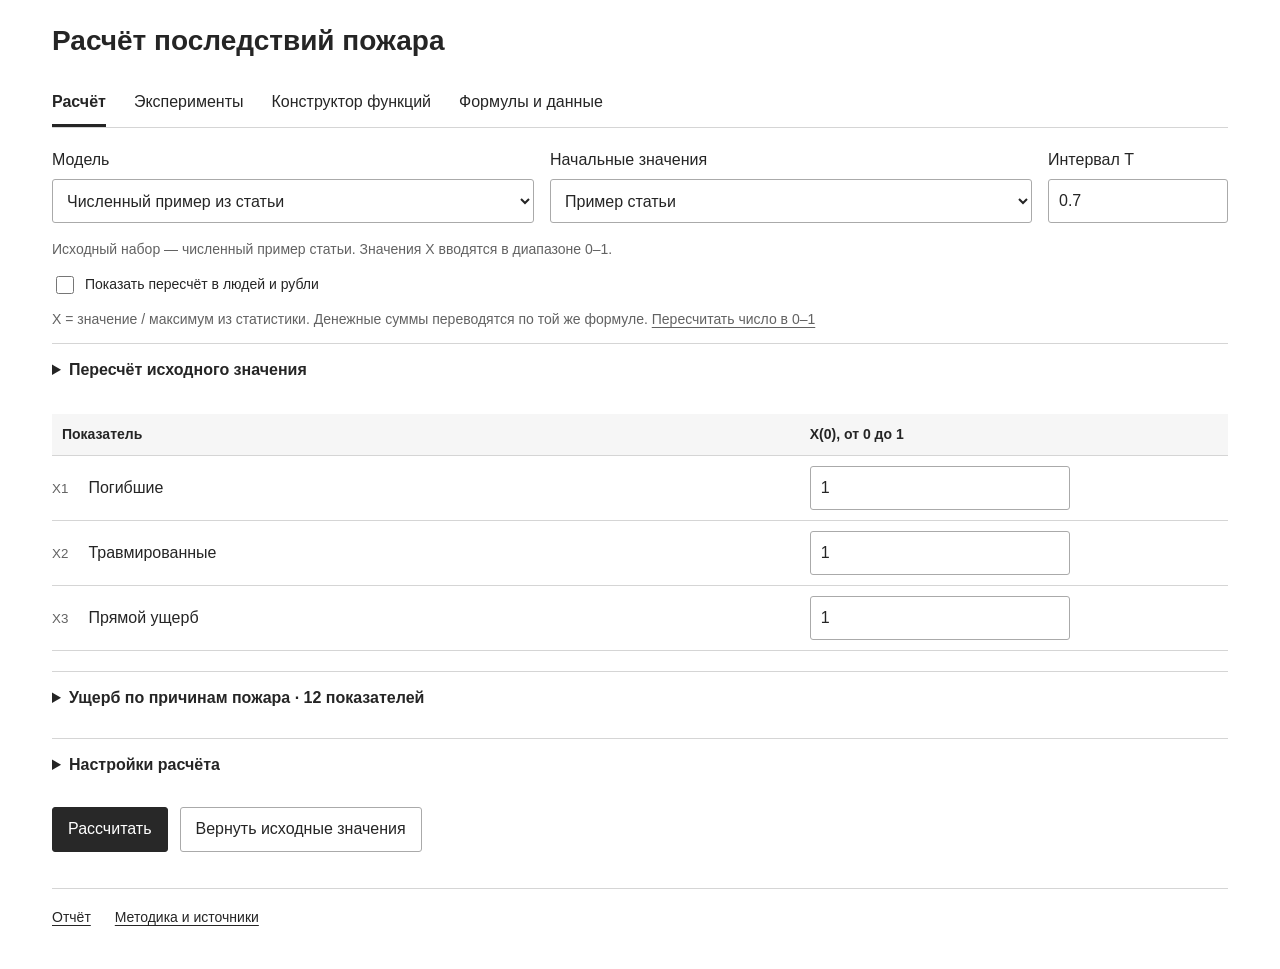
==== commit 04d3f88a: "Normalize indicator inputs and add visual function editor" ====
--- a/index.html
+++ b/index.html
@@ -1,26 +1,39 @@
 <!doctype html>
-<html lang="ru"><head><meta charset="utf-8"><meta name="viewport" content="width=device-width,initial-scale=1"><title>Расчёт последствий пожара</title><link rel="stylesheet" href="style.css?v=numeric-20261028"></head>
+<html lang="ru"><head><meta charset="utf-8"><meta name="viewport" content="width=device-width,initial-scale=1"><title>Расчёт последствий пожара</title><link rel="stylesheet" href="style.css?v=editor-20261029"></head>
 <body><main>
 <header><h1>Расчёт последствий пожара</h1></header>
-<nav aria-label="Разделы"><a href="#calculation">Расчёт</a><a href="#experiments">Эксперименты</a><a href="#formulas">Формулы и данные</a></nav>
+<nav aria-label="Разделы"><a href="#calculation">Расчёт</a><a href="#experiments">Эксперименты</a><a href="#constructor">Конструктор функций</a><a href="#formulas">Формулы и данные</a></nav>
 <p id="status" role="status">Загрузка данных…</p><div id="error" role="alert" hidden></div>
 <section id="calculation" class="page">
 <form id="parameters">
 <div class="controls"><label>Модель<select id="model"><option value="article">Численный пример из статьи</option><option value="full">Система (3) с внешними факторами</option></select></label><label>Начальные значения<select id="dataset"></select></label><label>Интервал T<input id="duration" type="number" min="0.001" max="5" step="0.1" value="0.7" required></label></div>
-<p id="model-note" class="muted"></p>
-<div class="table-wrap"><table class="inputs-table"><thead><tr><th>Показатель</th><th>Начальное значение</th><th>Единица</th></tr></thead><tbody id="main-inputs"></tbody></table></div>
-<details class="input-details"><summary>Ущерб по причинам пожара · 12 показателей</summary><div class="table-wrap"><table class="inputs-table"><thead><tr><th>Показатель</th><th>Начальное значение</th><th>Единица</th></tr></thead><tbody id="cause-inputs"></tbody></table></div></details>
-<div id="external-panel" hidden><h2>Внешние воздействия</h2><p class="muted">E(t) = b + k·t. Значения и шкалы b, k не указаны в источнике: здесь вводятся параметры вашего сценария.</p><div class="table-wrap"><table class="inputs-table"><thead><tr><th>Воздействие</th><th>Начальное значение b</th><th>Изменение k</th></tr></thead><tbody id="external-inputs"></tbody></table></div></div>
-<details class="settings"><summary>Настройки расчёта</summary><div class="controls"><label>Метод<select id="solver"><option>RK4</option><option>RK45</option></select></label><label>Разбиение интервала n<input id="steps" type="number" min="20" max="4000" step="4" value="200" required></label></div><p class="muted">Для RK4 n — число шагов. RK45 выбирает шаг автоматически; n задаёт сетку вывода.</p><details><summary>Цель и веса критерия J</summary><p class="muted">По умолчанию цель — средние значения статистики, веса — 1/15. J измеряет отклонение от цели и не выражается в рублях.</p><div class="table-wrap"><table><thead><tr><th>Показатель</th><th>Цель X*</th><th>Вес γ</th></tr></thead><tbody id="targets"></tbody></table></div></details></details>
+<p id="model-note" class="muted"></p><label class="raw-toggle"><input type="checkbox" id="show-raw"> Показать пересчёт в людей и рубли</label><p class="muted">X = значение / максимум из статистики. Денежные суммы переводятся по той же формуле. <a href="#normalization" id="normalization-link">Пересчитать число в 0–1</a></p><details id="normalization"><summary>Пересчёт исходного значения</summary><div class="controls"><label>Показатель<select id="convert-variable"></select></label><label><span id="convert-label">Сумма, ₽</span><input type="number" min="0" step="any" id="convert-raw"></label></div><p id="convert-result"></p><button type="button" id="convert-apply">Подставить в расчёт</button></details>
+<div class="table-wrap"><table class="inputs-table"><thead><tr><th>Показатель</th><th>X(0), от 0 до 1</th><th class="original">В исходных единицах</th></tr></thead><tbody id="main-inputs"></tbody></table></div>
+<details class="input-details"><summary>Ущерб по причинам пожара · 12 показателей</summary><div class="table-wrap"><table class="inputs-table"><thead><tr><th>Показатель</th><th>X(0), от 0 до 1</th><th class="original">В исходных единицах</th></tr></thead><tbody id="cause-inputs"></tbody></table></div></details>
+<div id="external-panel" hidden><h2>Внешние воздействия</h2><p class="muted">E(t) = b + k·t. Задайте нормированные E от 0 до 1 на всём интервале. b — начальный уровень, k — скорость изменения. Шкалы и коэффициенты в источнике не заданы.</p><div class="table-wrap"><table class="inputs-table"><thead><tr><th>Воздействие</th><th>Начальное значение b</th><th>Изменение k</th></tr></thead><tbody id="external-inputs"></tbody></table></div></div>
+<details class="settings"><summary>Настройки расчёта</summary><div class="controls"><label>Метод<select id="solver"><option>RK4</option><option>RK45</option></select></label><label>Разбиение интервала n<input id="steps" type="number" min="20" max="4000" step="4" value="200" required></label></div><p class="muted">Для RK4 n — число шагов. RK45 выбирает шаг автоматически; n задаёт сетку вывода.</p><details><summary>Цель и веса критерия J</summary><p class="muted">По умолчанию цель — средние значения статистики, веса — 1/15 из указания в статье. J измеряет отклонение от цели и не выражается в рублях.</p><div class="table-wrap"><table><thead><tr><th>Показатель</th><th>Цель X*</th><th>Вес γ</th></tr></thead><tbody id="targets"></tbody></table></div></details></details>
 <div class="actions"><button id="calculate" type="submit" class="primary" disabled>Рассчитать</button><button id="reset" type="button" disabled>Вернуть исходные значения</button></div>
 </form>
-<section id="result" hidden><div class="heading"><h2>Результат</h2><button id="csv">Скачать CSV</button></div><p id="result-profile" class="muted"></p><div id="warnings"></div><div id="metrics" class="metrics"></div><div class="controls"><label>Показатель<select id="metric"></select></label><label>Единицы<select id="unit"><option value="raw">Исходные единицы</option><option value="norm">Нормированные</option></select></label></div><div id="trajectory"></div><div id="forcing-result" hidden><h3>Внешние воздействия</h3><div id="forcing-chart"></div></div><details><summary>Состояния по четвертям интервала</summary><p id="radar-scale" class="muted"></p><div id="snapshots" class="radars"></div><div id="snapshot-table" class="table-wrap"></div></details><details><summary>Точность вычислений и сравнение со статистикой</summary><p id="numerics"></p><p id="range-note"></p><p class="muted">Сравнение за 2015–2022 годы доступно для начального примера статьи или строки 2015 года при T = 0,7. Это проверка на исходных данных, а не независимое подтверждение прогноза.</p><div id="comparison" class="table-wrap"></div></details></section>
+<section id="result" hidden><div class="heading"><h2>Результат</h2><button id="csv">Скачать CSV</button></div><p id="result-profile" class="muted"></p><div id="warnings"></div><div id="metrics" class="metrics"></div><div class="controls"><label>Показатель<select id="metric"></select></label><label>Единицы<select id="unit"><option value="norm">Нормированные X</option><option value="raw">Люди / рубли</option></select></label></div><div id="trajectory"></div><p class="muted">1 — максимум исходной статистики. Решение может выйти за 0–1; значения не обрезаются.</p><div id="forcing-result" hidden><h3>Внешние воздействия</h3><div id="forcing-chart"></div></div><details><summary>Состояния по четвертям интервала</summary><p id="radar-scale" class="muted"></p><div id="snapshots" class="radars"></div><div id="snapshot-table" class="table-wrap"></div></details><details><summary>Точность вычислений и сравнение со статистикой</summary><p id="numerics"></p><p id="range-note"></p><p class="muted">Сравнение за 2015–2022 годы доступно для начального примера статьи или строки 2015 года при T = 0,7. Это проверка на исходных данных, а не независимое подтверждение прогноза.</p><div id="comparison" class="table-wrap"></div></details></section>
 </section>
-<section id="experiments" class="page" hidden><div class="heading"><h2>Сравнение начальных состояний</h2><button id="run-experiments" class="primary" disabled>Рассчитать серию</button></div><p class="muted">Текущие значения и четыре набора из статистики: 2016, 2018, 2020, 2022. Модель и настройки берутся из раздела «Расчёт».</p><div id="experiment-result" hidden><div class="controls"><label>Показатель<select id="experiment-metric"></select></label><label>Единицы<select id="experiment-unit"><option value="raw">Исходные единицы</option><option value="norm">Нормированные</option></select></label></div><div id="experiment-chart"></div><div id="experiment-table" class="table-wrap"></div><details><summary>Лепестковые диаграммы и точные значения</summary><div id="experiment-radars"></div></details></div><p id="experiments-empty" class="muted">Нажмите «Рассчитать серию».</p></section>
-<section id="formulas" class="page" hidden><h2 id="formula-title">Уравнения</h2><p id="formula-note"></p><div id="equations"></div><div id="polynomial-section" hidden><h2>Коэффициенты зависимостей</h2><p>f(u) = β₀ + β₁u + β₂u². Коэффициенты рассчитаны по восьми строкам статистики методом наименьших квадратов.</p><div class="table-wrap"><table><thead><tr><th>Функция</th><th>Связь</th><th>β₀</th><th>β₁</th><th>β₂</th><th>R²</th></tr></thead><tbody id="polynomials"></tbody></table></div></div>
-<h2>Как выполняется расчёт</h2><p>Начальные значения делятся на максимум своего столбца: Xᵢ = Yᵢ / Mᵢ. Система решается методом Рунге–Кутта. Для вывода в исходных единицах применяется Yᵢ = Xᵢ · Mᵢ.</p><p>t — шкала времени статьи: значения 0; 0,1; …; 0,7 сопоставлены годам 2015–2022. τ = t/T — доля интервала. Денежные величины в исходной таблице указаны в тысячах рублей.</p><p>J = ∫₀ᵀ Σ γᵢ(Xᵢ − Xᵢ*)²dt — критерий отклонения от выбранной цели. Он не является суммой ущерба.</p>
+<section id="experiments" class="page" hidden><div class="heading"><h2>Сравнение начальных состояний</h2><button id="run-experiments" class="primary" disabled>Рассчитать серию</button></div><p class="muted">Текущие значения и четыре набора из статистики: 2016, 2018, 2020, 2022. Модель и настройки берутся из раздела «Расчёт».</p><div id="experiment-result" hidden><div class="controls"><label>Показатель<select id="experiment-metric"></select></label><label>Единицы<select id="experiment-unit"><option value="norm">Нормированные X</option><option value="raw">Люди / рубли</option></select></label></div><div id="experiment-chart"></div><div id="experiment-table" class="table-wrap"></div><details><summary>Лепестковые диаграммы и точные значения</summary><div id="experiment-radars"></div></details></div><p id="experiments-empty" class="muted">Нажмите «Рассчитать серию».</p></section>
+<section id="constructor" class="page" hidden>
+<h2>Конструктор функций</h2><p class="muted" id="constructor-model"></p>
+<div class="controls"><label>Уравнение<select id="equation-select"></select></label></div>
+<div id="equation-builder" class="equation-builder" aria-label="Уравнение с выбираемыми функциями"></div>
+<p class="muted">Нажмите на f в уравнении, чтобы изменить эту зависимость.</p>
+<div class="controls"><label>Функция<select id="function-select"></select></label><label>Вид функции<select id="function-kind"><option value="quadratic">Квадратичная: a + b·u + c·u²</option><option value="linear">Линейная: a + b·u</option><option value="constant">Постоянная: a</option><option value="exponential">Экспонента: a·exp(b·u) + c</option><option value="custom">Своя формула от u</option></select></label></div>
+<div id="coefficient-fields" class="controls"><label>a<input id="coefficient-a" type="number" step="any"></label><label id="coefficient-b-label">b<input id="coefficient-b" type="number" step="any"></label><label id="coefficient-c-label">c<input id="coefficient-c" type="number" step="any"></label></div>
+<label id="custom-function-label" hidden>f(u) =<input id="custom-function" type="text" spellcheck="false" placeholder="Например: 0.5 + 0.2*u - 0.1*u**2"><small>Операции + − * / **; sin, cos, exp, log, sqrt, abs. u — нормированный аргумент.</small></label>
+<div id="function-formula" class="math-preview" aria-live="polite"></div><p id="function-origin" class="muted"></p>
+<div class="actions"><button id="preview-function">Построить график</button><button id="apply-function" class="primary">Применить к модели</button><button id="reset-function">Вернуть исходную функцию</button></div><p id="function-feedback" role="status"></p><div id="function-chart"></div>
+<details><summary>Все изменённые функции</summary><div id="changed-functions"></div><button id="reset-functions">Сбросить изменения функций</button></details>
+<p class="muted">После применения функции заново нажмите «Рассчитать» или «Рассчитать серию». Коэффициенты и значения f могут быть отрицательными: шкала 0–1 относится к исходным показателям X, а не к коэффициентам.</p>
+</section>
+<section id="formulas" class="page" hidden><h2 id="formula-title">Уравнения</h2><p id="formula-note"></p><div id="equations"></div><div id="polynomial-section" hidden><h2>Коэффициенты зависимостей</h2><p>f(u) = β₀ + β₁u + β₂u². Исходные коэффициенты рассчитаны по восьми строкам статистики методом наименьших квадратов. Применённые изменения показаны в уравнениях выше.</p><div class="table-wrap"><table><thead><tr><th>Функция</th><th>Связь</th><th>β₀</th><th>β₁</th><th>β₂</th><th>R²</th></tr></thead><tbody id="polynomials"></tbody></table></div></div>
+<h2>Как выполняется расчёт</h2><p>Вводятся уже нормированные значения Xᵢ = Yᵢ / Mᵢ, где Mᵢ — максимум своего столбца. Система решается методом Рунге–Кутта. Для вывода в исходных единицах применяется Yᵢ = Xᵢ · Mᵢ; денежные значения из Excel дополнительно умножаются на 1000 для перевода в рубли.</p><p>t — шкала времени статьи: значения 0; 0,1; …; 0,7 сопоставлены годам 2015–2022. τ = t/T — доля интервала. Денежные величины в исходной таблице указаны в тысячах рублей.</p><p>J = ∫₀ᵀ Σ γᵢ(Xᵢ − Xᵢ*)²dt — критерий отклонения от выбранной цели. Он не является суммой ущерба.</p>
 <details><summary>Исходная статистика</summary><p>«Статистика Путилов.xlsx», восемь наблюдений за 2015–2022 годы. X₁ и X₂ — люди; X₃…X₁₅ — тысячи рублей. Общий ущерб X₃ не складывается повторно с ущербом по причинам.</p><div id="statistics" class="table-wrap"></div><div id="scales" class="table-wrap"></div></details><details><summary>Матрица связей преподавателя</summary><p>Строка получает влияние от столбца: «+» — положительная связь, «−» — отрицательная, точка — связи нет. Матрица сохранена как в файле; она не во всём совпадает с уравнениями статьи.</p><div id="matrix" class="table-wrap"></div></details>
-<p><a href="method.html?v=numeric-20261028">Полная методика и источники</a></p>
+<p><a href="method.html?v=editor-20261029">Полная методика и источники</a></p>
 </section>
-<footer><a href="report.docx?v=numeric-20261028">Отчёт</a><a href="method.html?v=numeric-20261028">Методика и источники</a></footer>
-</main><script src="app.js?v=numeric-20261028"></script></body></html>
+<footer><a href="report.docx?v=editor-20261029">Отчёт</a><a href="method.html?v=editor-20261029">Методика и источники</a></footer>
+</main><script src="app.js?v=editor-20261029"></script></body></html>
--- a/style.css
+++ b/style.css
@@ -1 +1,18 @@
 :root{color-scheme:light;--ink:#252525;--muted:#626262;--line:#d5d5d5;--paper:#fff;--wash:#f6f6f6}*{box-sizing:border-box}body{margin:0;background:var(--paper);color:var(--ink);font:16px/1.55 Arial,Helvetica,sans-serif}main{max-width:1240px;margin:auto;padding:24px 32px 40px}h1{font-size:28px;margin:0 0 22px;line-height:1.2}h2{font-size:22px;margin:28px 0 14px}h3{font-size:18px;margin:24px 0 12px}p{margin:12px 0}nav{display:flex;gap:28px;border-bottom:1px solid var(--line);margin-bottom:20px;overflow:auto}nav a{white-space:nowrap;padding:10px 0;color:inherit;text-decoration:none;border-bottom:3px solid transparent}nav a[aria-current]{font-weight:700;border-bottom-color:var(--ink)}a{color:inherit;text-underline-offset:3px}button,input,select{font:inherit;color:inherit}button{min-height:44px;padding:9px 15px;background:#fff;border:1px solid #aaa;border-radius:3px;cursor:pointer}button:hover{background:#eee}button:disabled{opacity:.5;cursor:wait}.primary{background:#282828;color:white;border-color:#282828}.primary:hover{background:#444}input,select{min-height:44px;border:1px solid #aaa;border-radius:3px;padding:8px 10px;background:white;width:100%;min-width:0}input[type=number]{font-variant-numeric:tabular-nums}input:invalid:not(:placeholder-shown){box-shadow:none}input:focus,select:focus,button:focus-visible,a:focus-visible,summary:focus-visible{outline:2px solid #333;outline-offset:3px}label{display:block}.controls{display:flex;flex-wrap:wrap;gap:16px;align-items:end;margin:16px 0}.controls label{flex:1 1 200px}.controls input,.controls select{display:block;margin-top:6px}.controls label:has(#duration),.controls label:has(#steps){flex:0 1 180px}.muted,#status{color:var(--muted);font-size:14px}#status:empty{display:none}#status{margin:10px 0}#error,.warning{border-left:3px solid #845c2d;padding:10px 14px;background:#fff8ee}#error{margin:16px 0}table{border-collapse:collapse;width:100%;font-variant-numeric:tabular-nums}th,td{text-align:left;border-bottom:1px solid var(--line);padding:10px 12px;vertical-align:middle}th{font-weight:600;background:var(--wash);font-size:14px}th:first-child,td:first-child{padding-left:0}th:first-child{padding-left:10px}.table-wrap{max-width:100%;overflow:auto;margin:12px 0}.inputs-table{min-width:560px;table-layout:fixed}.inputs-table th:first-child{width:52%}.inputs-table th:nth-child(2){width:30%}.inputs-table th:nth-child(3){width:18%}.inputs-table td small{display:inline-block;min-width:32px;color:var(--muted)}.inputs-table input{max-width:260px}#external-panel .inputs-table th:first-child{width:50%}#external-panel .inputs-table th:nth-child(2),#external-panel .inputs-table th:nth-child(3){width:25%}details{margin:20px 0;border-top:1px solid var(--line);padding-top:14px}summary{cursor:pointer;font-weight:600;min-height:32px}details details{margin-left:0}.actions,.heading{display:flex;gap:12px;justify-content:space-between;align-items:center;flex-wrap:wrap;margin:22px 0}.actions{justify-content:flex-start}.heading h2{margin:0}#result{border-top:1px solid var(--line);margin-top:28px;padding-top:12px}.metrics{display:grid;grid-template-columns:repeat(4,minmax(0,1fr));gap:20px;border-bottom:1px solid var(--line);padding:16px 0 22px}.metrics strong{display:block;font-size:26px;line-height:1.3;margin-top:5px}.metrics small{display:block;color:var(--muted);font-size:13px}.chart{display:block;width:100%;height:auto;min-width:520px}.chart-wrap{overflow:auto}.legend{display:flex;gap:18px;flex-wrap:wrap;font-size:13px;margin:8px 0}.legend i{display:inline-block;width:20px;border-top:3px solid;margin-right:7px;vertical-align:middle}.radars{display:grid;grid-template-columns:repeat(5,minmax(0,1fr));gap:12px}.radar{text-align:center;min-width:0;font-size:13px}.radar p{margin:4px 0}.radar svg{width:100%}.invalid{color:#863c19}.equation{margin:12px 0;border-top:0;padding:8px 12px;background:#f7f7f7}.equation summary{font-weight:600;min-height:24px}.equation pre{white-space:pre-wrap;overflow-wrap:anywhere;font:14px/1.8 Georgia,'Times New Roman',serif;margin:12px 0 6px}.matrix table{font-size:12px;min-width:790px}.matrix td,.matrix th{text-align:center;padding:6px}.pos{background:#f2f2f2}.neg{background:#e5e5e5}footer{border-top:1px solid var(--line);display:flex;gap:24px;padding-top:18px;margin-top:36px;font-size:14px}#formulas>p{max-width:950px}#experiment-table table{min-width:680px}#polynomials td{font-size:14px}[hidden]{display:none!important}@media(max-width:760px){main{padding:20px 18px 30px}h1{font-size:25px}nav{gap:22px;font-size:14px}.metrics{grid-template-columns:repeat(2,minmax(0,1fr))}.metrics strong{font-size:24px}.radars{grid-template-columns:repeat(2,minmax(0,1fr))}.controls label:has(#duration),.controls label:has(#steps){flex:1 1 130px}.inputs-table{min-width:520px}.heading{align-items:flex-start}.chart{min-width:580px}}@media(prefers-reduced-motion:reduce){*{scroll-behavior:auto}}
+.equation-builder{padding:20px 12px;border:1px solid #bbb;font:20px/2.8 Georgia,serif;overflow-wrap:anywhere}
+.function-token{font:inherit;line-height:1.5;padding:4px 8px;min-height:44px;white-space:nowrap;margin:3px;border:1px solid #999;background:#fff;color:#222}
+.function-token.selected{background:#222;color:#fff;border-color:#222}
+.math-preview{font:22px/1.7 Georgia,serif;padding:18px 0;overflow-wrap:anywhere}
+#function-chart{max-width:100%;margin:18px 0}
+#function-feedback{min-height:1.5em}
+#custom-function{width:100%;font:17px/1.5 monospace}
+#constructor small{display:block;margin:8px 0}
+#normalization{margin:12px 0 24px}
+[data-raw-unit]{font-size:14px;color:#555;white-space:normal!important}
+.inputs-table{min-width:0!important;width:100%}.inputs-table input{min-width:80px;width:100%}.inputs-table td:first-child{min-width:140px}.inputs-table td{overflow-wrap:anywhere}
+[hidden]{display:none!important}
+@media(max-width:650px){.inputs-table td:first-child{min-width:100px}.inputs-table th,.inputs-table td{padding:8px}.equation-builder{font-size:17px}.math-preview{font-size:19px}nav{flex-wrap:wrap}nav a{font-size:14px}}
+
+body:not(.show-raw) .original{display:none!important}.raw-toggle{display:flex;align-items:center;gap:8px;font-size:14px;margin:12px 0}.raw-toggle input{width:18px;min-height:18px;height:18px}
+
+.chart{min-width:0!important}
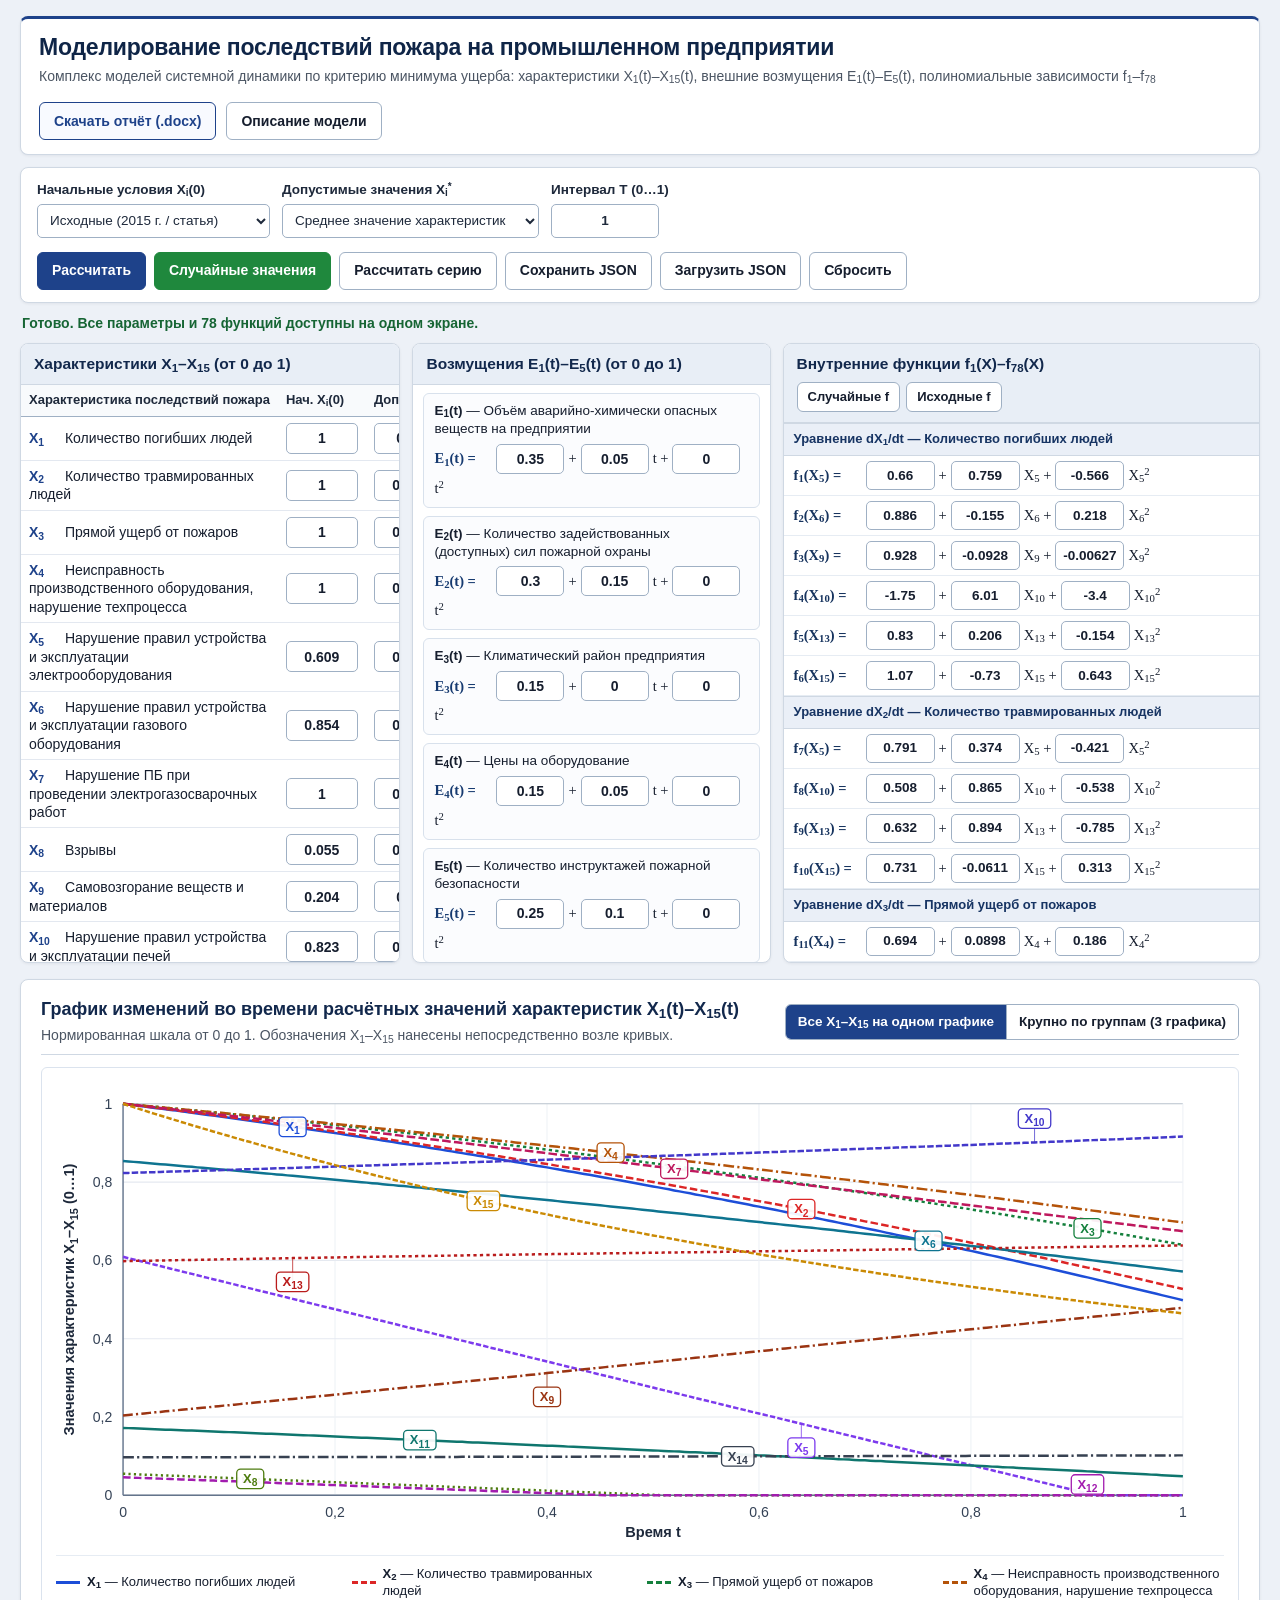
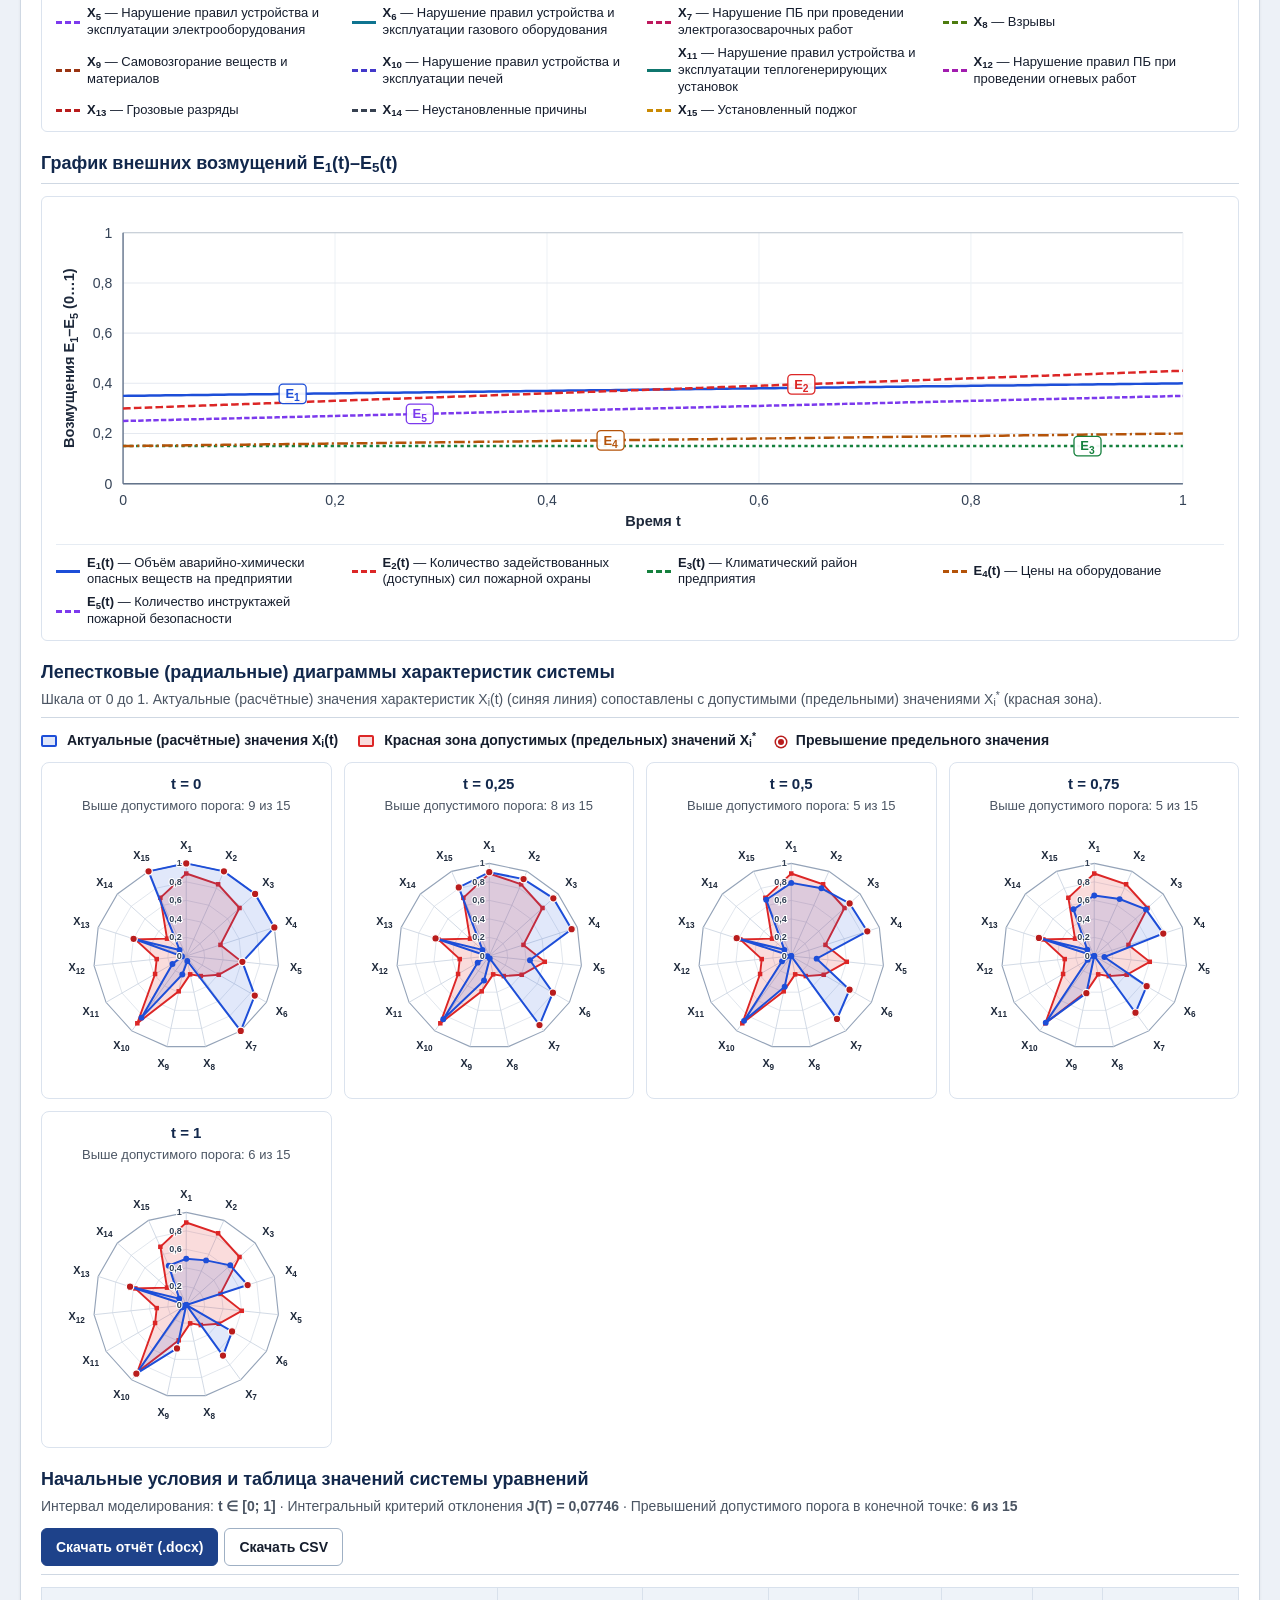
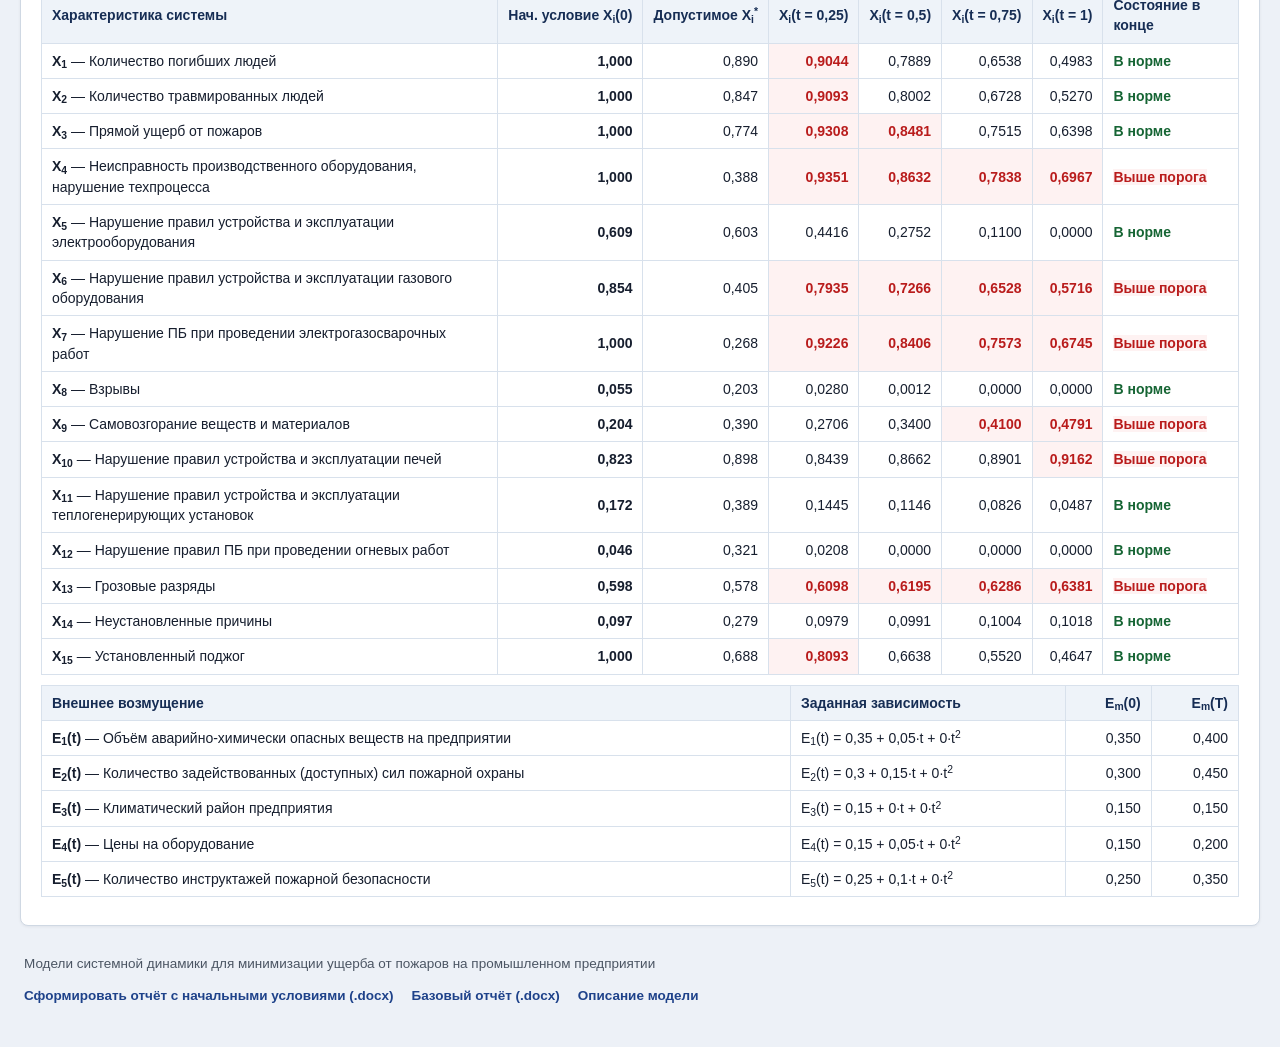
==== commit 584fcef2: "Overhaul calculator UI, instant RK4 solver, 78 inline polynomials, perturbations, radars, and DOCX e" ====
--- a/index.html
+++ b/index.html
@@ -1,39 +1,178 @@
 <!doctype html>
-<html lang="ru"><head><meta charset="utf-8"><meta name="viewport" content="width=device-width,initial-scale=1"><title>Расчёт последствий пожара</title><link rel="stylesheet" href="style.css?v=editor-20261029"></head>
-<body><main>
-<header><h1>Расчёт последствий пожара</h1></header>
-<nav aria-label="Разделы"><a href="#calculation">Расчёт</a><a href="#experiments">Эксперименты</a><a href="#constructor">Конструктор функций</a><a href="#formulas">Формулы и данные</a></nav>
-<p id="status" role="status">Загрузка данных…</p><div id="error" role="alert" hidden></div>
-<section id="calculation" class="page">
-<form id="parameters">
-<div class="controls"><label>Модель<select id="model"><option value="article">Численный пример из статьи</option><option value="full">Система (3) с внешними факторами</option></select></label><label>Начальные значения<select id="dataset"></select></label><label>Интервал T<input id="duration" type="number" min="0.001" max="5" step="0.1" value="0.7" required></label></div>
-<p id="model-note" class="muted"></p><label class="raw-toggle"><input type="checkbox" id="show-raw"> Показать пересчёт в людей и рубли</label><p class="muted">X = значение / максимум из статистики. Денежные суммы переводятся по той же формуле. <a href="#normalization" id="normalization-link">Пересчитать число в 0–1</a></p><details id="normalization"><summary>Пересчёт исходного значения</summary><div class="controls"><label>Показатель<select id="convert-variable"></select></label><label><span id="convert-label">Сумма, ₽</span><input type="number" min="0" step="any" id="convert-raw"></label></div><p id="convert-result"></p><button type="button" id="convert-apply">Подставить в расчёт</button></details>
-<div class="table-wrap"><table class="inputs-table"><thead><tr><th>Показатель</th><th>X(0), от 0 до 1</th><th class="original">В исходных единицах</th></tr></thead><tbody id="main-inputs"></tbody></table></div>
-<details class="input-details"><summary>Ущерб по причинам пожара · 12 показателей</summary><div class="table-wrap"><table class="inputs-table"><thead><tr><th>Показатель</th><th>X(0), от 0 до 1</th><th class="original">В исходных единицах</th></tr></thead><tbody id="cause-inputs"></tbody></table></div></details>
-<div id="external-panel" hidden><h2>Внешние воздействия</h2><p class="muted">E(t) = b + k·t. Задайте нормированные E от 0 до 1 на всём интервале. b — начальный уровень, k — скорость изменения. Шкалы и коэффициенты в источнике не заданы.</p><div class="table-wrap"><table class="inputs-table"><thead><tr><th>Воздействие</th><th>Начальное значение b</th><th>Изменение k</th></tr></thead><tbody id="external-inputs"></tbody></table></div></div>
-<details class="settings"><summary>Настройки расчёта</summary><div class="controls"><label>Метод<select id="solver"><option>RK4</option><option>RK45</option></select></label><label>Разбиение интервала n<input id="steps" type="number" min="20" max="4000" step="4" value="200" required></label></div><p class="muted">Для RK4 n — число шагов. RK45 выбирает шаг автоматически; n задаёт сетку вывода.</p><details><summary>Цель и веса критерия J</summary><p class="muted">По умолчанию цель — средние значения статистики, веса — 1/15 из указания в статье. J измеряет отклонение от цели и не выражается в рублях.</p><div class="table-wrap"><table><thead><tr><th>Показатель</th><th>Цель X*</th><th>Вес γ</th></tr></thead><tbody id="targets"></tbody></table></div></details></details>
-<div class="actions"><button id="calculate" type="submit" class="primary" disabled>Рассчитать</button><button id="reset" type="button" disabled>Вернуть исходные значения</button></div>
-</form>
-<section id="result" hidden><div class="heading"><h2>Результат</h2><button id="csv">Скачать CSV</button></div><p id="result-profile" class="muted"></p><div id="warnings"></div><div id="metrics" class="metrics"></div><div class="controls"><label>Показатель<select id="metric"></select></label><label>Единицы<select id="unit"><option value="norm">Нормированные X</option><option value="raw">Люди / рубли</option></select></label></div><div id="trajectory"></div><p class="muted">1 — максимум исходной статистики. Решение может выйти за 0–1; значения не обрезаются.</p><div id="forcing-result" hidden><h3>Внешние воздействия</h3><div id="forcing-chart"></div></div><details><summary>Состояния по четвертям интервала</summary><p id="radar-scale" class="muted"></p><div id="snapshots" class="radars"></div><div id="snapshot-table" class="table-wrap"></div></details><details><summary>Точность вычислений и сравнение со статистикой</summary><p id="numerics"></p><p id="range-note"></p><p class="muted">Сравнение за 2015–2022 годы доступно для начального примера статьи или строки 2015 года при T = 0,7. Это проверка на исходных данных, а не независимое подтверждение прогноза.</p><div id="comparison" class="table-wrap"></div></details></section>
-</section>
-<section id="experiments" class="page" hidden><div class="heading"><h2>Сравнение начальных состояний</h2><button id="run-experiments" class="primary" disabled>Рассчитать серию</button></div><p class="muted">Текущие значения и четыре набора из статистики: 2016, 2018, 2020, 2022. Модель и настройки берутся из раздела «Расчёт».</p><div id="experiment-result" hidden><div class="controls"><label>Показатель<select id="experiment-metric"></select></label><label>Единицы<select id="experiment-unit"><option value="norm">Нормированные X</option><option value="raw">Люди / рубли</option></select></label></div><div id="experiment-chart"></div><div id="experiment-table" class="table-wrap"></div><details><summary>Лепестковые диаграммы и точные значения</summary><div id="experiment-radars"></div></details></div><p id="experiments-empty" class="muted">Нажмите «Рассчитать серию».</p></section>
-<section id="constructor" class="page" hidden>
-<h2>Конструктор функций</h2><p class="muted" id="constructor-model"></p>
-<div class="controls"><label>Уравнение<select id="equation-select"></select></label></div>
-<div id="equation-builder" class="equation-builder" aria-label="Уравнение с выбираемыми функциями"></div>
-<p class="muted">Нажмите на f в уравнении, чтобы изменить эту зависимость.</p>
-<div class="controls"><label>Функция<select id="function-select"></select></label><label>Вид функции<select id="function-kind"><option value="quadratic">Квадратичная: a + b·u + c·u²</option><option value="linear">Линейная: a + b·u</option><option value="constant">Постоянная: a</option><option value="exponential">Экспонента: a·exp(b·u) + c</option><option value="custom">Своя формула от u</option></select></label></div>
-<div id="coefficient-fields" class="controls"><label>a<input id="coefficient-a" type="number" step="any"></label><label id="coefficient-b-label">b<input id="coefficient-b" type="number" step="any"></label><label id="coefficient-c-label">c<input id="coefficient-c" type="number" step="any"></label></div>
-<label id="custom-function-label" hidden>f(u) =<input id="custom-function" type="text" spellcheck="false" placeholder="Например: 0.5 + 0.2*u - 0.1*u**2"><small>Операции + − * / **; sin, cos, exp, log, sqrt, abs. u — нормированный аргумент.</small></label>
-<div id="function-formula" class="math-preview" aria-live="polite"></div><p id="function-origin" class="muted"></p>
-<div class="actions"><button id="preview-function">Построить график</button><button id="apply-function" class="primary">Применить к модели</button><button id="reset-function">Вернуть исходную функцию</button></div><p id="function-feedback" role="status"></p><div id="function-chart"></div>
-<details><summary>Все изменённые функции</summary><div id="changed-functions"></div><button id="reset-functions">Сбросить изменения функций</button></details>
-<p class="muted">После применения функции заново нажмите «Рассчитать» или «Рассчитать серию». Коэффициенты и значения f могут быть отрицательными: шкала 0–1 относится к исходным показателям X, а не к коэффициентам.</p>
-</section>
-<section id="formulas" class="page" hidden><h2 id="formula-title">Уравнения</h2><p id="formula-note"></p><div id="equations"></div><div id="polynomial-section" hidden><h2>Коэффициенты зависимостей</h2><p>f(u) = β₀ + β₁u + β₂u². Исходные коэффициенты рассчитаны по восьми строкам статистики методом наименьших квадратов. Применённые изменения показаны в уравнениях выше.</p><div class="table-wrap"><table><thead><tr><th>Функция</th><th>Связь</th><th>β₀</th><th>β₁</th><th>β₂</th><th>R²</th></tr></thead><tbody id="polynomials"></tbody></table></div></div>
-<h2>Как выполняется расчёт</h2><p>Вводятся уже нормированные значения Xᵢ = Yᵢ / Mᵢ, где Mᵢ — максимум своего столбца. Система решается методом Рунге–Кутта. Для вывода в исходных единицах применяется Yᵢ = Xᵢ · Mᵢ; денежные значения из Excel дополнительно умножаются на 1000 для перевода в рубли.</p><p>t — шкала времени статьи: значения 0; 0,1; …; 0,7 сопоставлены годам 2015–2022. τ = t/T — доля интервала. Денежные величины в исходной таблице указаны в тысячах рублей.</p><p>J = ∫₀ᵀ Σ γᵢ(Xᵢ − Xᵢ*)²dt — критерий отклонения от выбранной цели. Он не является суммой ущерба.</p>
-<details><summary>Исходная статистика</summary><p>«Статистика Путилов.xlsx», восемь наблюдений за 2015–2022 годы. X₁ и X₂ — люди; X₃…X₁₅ — тысячи рублей. Общий ущерб X₃ не складывается повторно с ущербом по причинам.</p><div id="statistics" class="table-wrap"></div><div id="scales" class="table-wrap"></div></details><details><summary>Матрица связей преподавателя</summary><p>Строка получает влияние от столбца: «+» — положительная связь, «−» — отрицательная, точка — связи нет. Матрица сохранена как в файле; она не во всём совпадает с уравнениями статьи.</p><div id="matrix" class="table-wrap"></div></details>
-<p><a href="method.html?v=editor-20261029">Полная методика и источники</a></p>
-</section>
-<footer><a href="report.docx?v=editor-20261029">Отчёт</a><a href="method.html?v=editor-20261029">Методика и источники</a></footer>
-</main><script src="app.js?v=editor-20261029"></script></body></html>
+<html lang="ru">
+<head>
+  <meta charset="utf-8">
+  <meta name="viewport" content="width=device-width,initial-scale=1">
+  <title>Модели и алгоритмы ликвидации последствий пожара на промышленном предприятии</title>
+  <link rel="stylesheet" href="style.css?v=20261112-final">
+</head>
+<body>
+<main>
+  <header class="top-header">
+    <div>
+      <h1>Моделирование последствий пожара на промышленном предприятии</h1>
+      <p class="subtitle">Комплекс моделей системной динамики по критерию минимума ущерба: характеристики X<sub>1</sub>(t)–X<sub>15</sub>(t), внешние возмущения E<sub>1</sub>(t)–E<sub>5</sub>(t), полиномиальные зависимости f<sub>1</sub>–f<sub>78</sub></p>
+    </div>
+    <div class="header-links">
+      <button type="button" id="download-docx-top" class="btn-outline">Скачать отчёт (.docx)</button>
+      <a href="method.html?v=20261112-final" class="link-btn">Описание модели</a>
+    </div>
+  </header>
+
+  <section class="toolbar" aria-label="Панель управления">
+    <div class="toolbar-fields">
+      <label class="ctrl-item">
+        <span>Начальные условия X<sub>i</sub>(0)</span>
+        <select id="preset-initial"></select>
+      </label>
+      <label class="ctrl-item">
+        <span>Допустимые значения X<sub>i</sub><sup>*</sup></span>
+        <select id="preset-limits">
+          <option value="mean">Среднее значение характеристик</option>
+          <option value="median">Медиана значений характеристик</option>
+          <option value="last">Значение в последний год (2022 г.)</option>
+          <option value="custom">Пользовательские значения</option>
+        </select>
+      </label>
+      <label class="ctrl-item ctrl-narrow">
+        <span>Интервал T (0…1)</span>
+        <input id="duration" type="number" min="0.1" max="1" step="0.1" value="1" data-clamp01="min01">
+      </label>
+    </div>
+    <div class="toolbar-actions">
+      <button type="button" id="btn-calculate" class="primary">Рассчитать</button>
+      <button type="button" id="btn-random" class="accent">Случайные значения</button>
+      <button type="button" id="btn-series">Рассчитать серию</button>
+      <button type="button" id="btn-save">Сохранить JSON</button>
+      <button type="button" id="btn-load">Загрузить JSON</button>
+      <input type="file" id="file-load" accept=".json,application/json" hidden>
+      <button type="button" id="btn-reset">Сбросить</button>
+    </div>
+  </section>
+
+  <p id="status" role="status" aria-live="polite"></p>
+  <div id="error" role="alert" hidden></div>
+
+  <section class="workspace" aria-label="Параметры модели">
+    <!-- КОЛОНКА 1: Характеристики X1..X15 и допустимые значения -->
+    <section class="panel">
+      <div class="panel-head">
+        <h2>Характеристики X<sub>1</sub>–X<sub>15</sub> (от 0 до 1)</h2>
+      </div>
+      <div class="panel-scroll">
+        <table class="compact-table params-table">
+          <thead>
+            <tr>
+              <th>Характеристика последствий пожара</th>
+              <th title="Начальное условие в момент t = 0 (от 0 до 1)">Нач. X<sub>i</sub>(0)</th>
+              <th title="Допустимое (предельное) значение для красной зоны (от 0 до 1)">Допуст. X<sub>i</sub><sup>*</sup></th>
+            </tr>
+          </thead>
+          <tbody id="params-tbody"></tbody>
+        </table>
+      </div>
+    </section>
+
+    <!-- КОЛОНКА 2: Возмущения E1..E5 и система уравнений (3) -->
+    <section class="panel">
+      <div class="panel-head">
+        <h2>Возмущения E<sub>1</sub>(t)–E<sub>5</sub>(t) (от 0 до 1)</h2>
+      </div>
+      <div class="panel-scroll">
+        <div id="perturbations-list" class="pert-list"></div>
+        <div class="subpanel-head">
+          <h3>Система дифференциальных уравнений (3)</h3>
+        </div>
+        <div id="equations-list" class="eq-list"></div>
+      </div>
+    </section>
+
+    <!-- КОЛОНКА 3: Все 78 функций f1..f78 сплошным списком в порядке β₀ + β₁X + β₂X² -->
+    <section class="panel">
+      <div class="panel-head panel-head-split">
+        <h2>Внутренние функции f<sub>1</sub>(X)–f<sub>78</sub>(X)</h2>
+        <div class="mini-actions">
+          <button type="button" id="btn-random-funcs" class="mini-btn" title="Заполнить коэффициенты всех функций случайными значениями">Случайные f</button>
+          <button type="button" id="btn-reset-funcs" class="mini-btn" title="Вернуть исходные коэффициенты полиномов из статьи">Исходные f</button>
+        </div>
+      </div>
+      <div class="panel-scroll" id="functions-list"></div>
+    </section>
+  </section>
+
+  <!-- РЕЗУЛЬТАТЫ РАСЧЁТА -->
+  <section id="results-section" class="results-area">
+    <div class="section-bar">
+      <div>
+        <h2>График изменений во времени расчётных значений характеристик X<sub>1</sub>(t)–X<sub>15</sub>(t)</h2>
+        <p class="muted-note">Нормированная шкала от 0 до 1. Обозначения X<sub>1</sub>–X<sub>15</sub> нанесены непосредственно возле кривых.</p>
+      </div>
+      <div class="view-switch" role="group" aria-label="Режим отображения графиков">
+        <button type="button" class="switch-btn active" data-chart-mode="all">Все X<sub>1</sub>–X<sub>15</sub> на одном графике</button>
+        <button type="button" class="switch-btn" data-chart-mode="grouped">Крупно по группам (3 графика)</button>
+      </div>
+    </div>
+    <div id="trajectories-container"></div>
+
+    <div class="section-bar">
+      <h2>График внешних возмущений E<sub>1</sub>(t)–E<sub>5</sub>(t)</h2>
+    </div>
+    <div id="perturbations-chart"></div>
+
+    <div class="section-bar">
+      <div>
+        <h2>Лепестковые (радиальные) диаграммы характеристик системы</h2>
+        <p class="muted-note">Шкала от 0 до 1. Актуальные (расчётные) значения характеристик X<sub>i</sub>(t) (синяя линия) сопоставлены с допустимыми (предельными) значениями X<sub>i</sub><sup>*</sup> (красная зона).</p>
+      </div>
+    </div>
+    <div class="radar-legend">
+      <span><i class="swatch swatch-blue"></i> Актуальные (расчётные) значения X<sub>i</sub>(t)</span>
+      <span><i class="swatch swatch-red"></i> Красная зона допустимых (предельных) значений X<sub>i</sub><sup>*</sup></span>
+      <span><i class="swatch swatch-exceed"></i> Превышение предельного значения</span>
+    </div>
+    <div id="radars-container" class="radars-grid"></div>
+
+    <div class="section-bar">
+      <div>
+        <h2>Начальные условия и таблица значений системы уравнений</h2>
+        <p class="muted-note" id="summary-meta"></p>
+      </div>
+      <div class="mini-actions">
+        <button type="button" id="download-docx-bottom" class="primary">Скачать отчёт (.docx)</button>
+        <button type="button" id="download-csv">Скачать CSV</button>
+      </div>
+    </div>
+    <div id="initial-and-results-table" class="table-wrap"></div>
+    <div id="perturbations-summary-table" class="table-wrap"></div>
+  </section>
+
+  <!-- СЕРИЯ ЭКСПЕРИМЕНТОВ -->
+  <section id="series-section" class="results-area" hidden>
+    <div class="section-bar">
+      <div>
+        <h2>Серия расчётов: сравнение вариантов начальных условий</h2>
+        <p class="muted-note">Сопоставление текущих начальных условий со статистическими срезами МЧС России за 2016, 2018, 2020 и 2022 гг. по интегральному критерию качества J(T).</p>
+      </div>
+      <label class="ctrl-item ctrl-inline">
+        <span>Характеристика:</span>
+        <select id="series-metric"></select>
+      </label>
+    </div>
+    <div id="series-chart"></div>
+    <div id="series-table" class="table-wrap"></div>
+    <h3>Лепестковые диаграммы по серии расчётов</h3>
+    <div id="series-radars"></div>
+  </section>
+
+  <footer>
+    <span>Модели системной динамики для минимизации ущерба от пожаров на промышленном предприятии</span>
+    <div class="footer-links">
+      <a href="#" id="footer-docx-link">Сформировать отчёт с начальными условиями (.docx)</a>
+      <a href="report.docx?v=20261112-final">Базовый отчёт (.docx)</a>
+      <a href="method.html?v=20261112-final">Описание модели</a>
+    </div>
+  </footer>
+</main>
+<script src="app.js?v=20261112-final"></script>
+</body>
+</html>
--- a/style.css
+++ b/style.css
@@ -1,18 +1,758 @@
-:root{color-scheme:light;--ink:#252525;--muted:#626262;--line:#d5d5d5;--paper:#fff;--wash:#f6f6f6}*{box-sizing:border-box}body{margin:0;background:var(--paper);color:var(--ink);font:16px/1.55 Arial,Helvetica,sans-serif}main{max-width:1240px;margin:auto;padding:24px 32px 40px}h1{font-size:28px;margin:0 0 22px;line-height:1.2}h2{font-size:22px;margin:28px 0 14px}h3{font-size:18px;margin:24px 0 12px}p{margin:12px 0}nav{display:flex;gap:28px;border-bottom:1px solid var(--line);margin-bottom:20px;overflow:auto}nav a{white-space:nowrap;padding:10px 0;color:inherit;text-decoration:none;border-bottom:3px solid transparent}nav a[aria-current]{font-weight:700;border-bottom-color:var(--ink)}a{color:inherit;text-underline-offset:3px}button,input,select{font:inherit;color:inherit}button{min-height:44px;padding:9px 15px;background:#fff;border:1px solid #aaa;border-radius:3px;cursor:pointer}button:hover{background:#eee}button:disabled{opacity:.5;cursor:wait}.primary{background:#282828;color:white;border-color:#282828}.primary:hover{background:#444}input,select{min-height:44px;border:1px solid #aaa;border-radius:3px;padding:8px 10px;background:white;width:100%;min-width:0}input[type=number]{font-variant-numeric:tabular-nums}input:invalid:not(:placeholder-shown){box-shadow:none}input:focus,select:focus,button:focus-visible,a:focus-visible,summary:focus-visible{outline:2px solid #333;outline-offset:3px}label{display:block}.controls{display:flex;flex-wrap:wrap;gap:16px;align-items:end;margin:16px 0}.controls label{flex:1 1 200px}.controls input,.controls select{display:block;margin-top:6px}.controls label:has(#duration),.controls label:has(#steps){flex:0 1 180px}.muted,#status{color:var(--muted);font-size:14px}#status:empty{display:none}#status{margin:10px 0}#error,.warning{border-left:3px solid #845c2d;padding:10px 14px;background:#fff8ee}#error{margin:16px 0}table{border-collapse:collapse;width:100%;font-variant-numeric:tabular-nums}th,td{text-align:left;border-bottom:1px solid var(--line);padding:10px 12px;vertical-align:middle}th{font-weight:600;background:var(--wash);font-size:14px}th:first-child,td:first-child{padding-left:0}th:first-child{padding-left:10px}.table-wrap{max-width:100%;overflow:auto;margin:12px 0}.inputs-table{min-width:560px;table-layout:fixed}.inputs-table th:first-child{width:52%}.inputs-table th:nth-child(2){width:30%}.inputs-table th:nth-child(3){width:18%}.inputs-table td small{display:inline-block;min-width:32px;color:var(--muted)}.inputs-table input{max-width:260px}#external-panel .inputs-table th:first-child{width:50%}#external-panel .inputs-table th:nth-child(2),#external-panel .inputs-table th:nth-child(3){width:25%}details{margin:20px 0;border-top:1px solid var(--line);padding-top:14px}summary{cursor:pointer;font-weight:600;min-height:32px}details details{margin-left:0}.actions,.heading{display:flex;gap:12px;justify-content:space-between;align-items:center;flex-wrap:wrap;margin:22px 0}.actions{justify-content:flex-start}.heading h2{margin:0}#result{border-top:1px solid var(--line);margin-top:28px;padding-top:12px}.metrics{display:grid;grid-template-columns:repeat(4,minmax(0,1fr));gap:20px;border-bottom:1px solid var(--line);padding:16px 0 22px}.metrics strong{display:block;font-size:26px;line-height:1.3;margin-top:5px}.metrics small{display:block;color:var(--muted);font-size:13px}.chart{display:block;width:100%;height:auto;min-width:520px}.chart-wrap{overflow:auto}.legend{display:flex;gap:18px;flex-wrap:wrap;font-size:13px;margin:8px 0}.legend i{display:inline-block;width:20px;border-top:3px solid;margin-right:7px;vertical-align:middle}.radars{display:grid;grid-template-columns:repeat(5,minmax(0,1fr));gap:12px}.radar{text-align:center;min-width:0;font-size:13px}.radar p{margin:4px 0}.radar svg{width:100%}.invalid{color:#863c19}.equation{margin:12px 0;border-top:0;padding:8px 12px;background:#f7f7f7}.equation summary{font-weight:600;min-height:24px}.equation pre{white-space:pre-wrap;overflow-wrap:anywhere;font:14px/1.8 Georgia,'Times New Roman',serif;margin:12px 0 6px}.matrix table{font-size:12px;min-width:790px}.matrix td,.matrix th{text-align:center;padding:6px}.pos{background:#f2f2f2}.neg{background:#e5e5e5}footer{border-top:1px solid var(--line);display:flex;gap:24px;padding-top:18px;margin-top:36px;font-size:14px}#formulas>p{max-width:950px}#experiment-table table{min-width:680px}#polynomials td{font-size:14px}[hidden]{display:none!important}@media(max-width:760px){main{padding:20px 18px 30px}h1{font-size:25px}nav{gap:22px;font-size:14px}.metrics{grid-template-columns:repeat(2,minmax(0,1fr))}.metrics strong{font-size:24px}.radars{grid-template-columns:repeat(2,minmax(0,1fr))}.controls label:has(#duration),.controls label:has(#steps){flex:1 1 130px}.inputs-table{min-width:520px}.heading{align-items:flex-start}.chart{min-width:580px}}@media(prefers-reduced-motion:reduce){*{scroll-behavior:auto}}
-.equation-builder{padding:20px 12px;border:1px solid #bbb;font:20px/2.8 Georgia,serif;overflow-wrap:anywhere}
-.function-token{font:inherit;line-height:1.5;padding:4px 8px;min-height:44px;white-space:nowrap;margin:3px;border:1px solid #999;background:#fff;color:#222}
-.function-token.selected{background:#222;color:#fff;border-color:#222}
-.math-preview{font:22px/1.7 Georgia,serif;padding:18px 0;overflow-wrap:anywhere}
-#function-chart{max-width:100%;margin:18px 0}
-#function-feedback{min-height:1.5em}
-#custom-function{width:100%;font:17px/1.5 monospace}
-#constructor small{display:block;margin:8px 0}
-#normalization{margin:12px 0 24px}
-[data-raw-unit]{font-size:14px;color:#555;white-space:normal!important}
-.inputs-table{min-width:0!important;width:100%}.inputs-table input{min-width:80px;width:100%}.inputs-table td:first-child{min-width:140px}.inputs-table td{overflow-wrap:anywhere}
-[hidden]{display:none!important}
-@media(max-width:650px){.inputs-table td:first-child{min-width:100px}.inputs-table th,.inputs-table td{padding:8px}.equation-builder{font-size:17px}.math-preview{font-size:19px}nav{flex-wrap:wrap}nav a{font-size:14px}}
-
-body:not(.show-raw) .original{display:none!important}.raw-toggle{display:flex;align-items:center;gap:8px;font-size:14px;margin:12px 0}.raw-toggle input{width:18px;min-height:18px;height:18px}
-
-.chart{min-width:0!important}
+:root {
+  color-scheme: light;
+  --ink: #161e2e;
+  --muted: #4b5563;
+  --line: #cfd8e3;
+  --line-strong: #9fb0c4;
+  --paper: #ffffff;
+  --wash: #f1f5f9;
+  --panel-head: #e8eef6;
+  --primary: #1e428a;
+  --primary-hover: #163269;
+  --accent: #1f883d;
+  --accent-hover: #176b2f;
+  --red: #dc2626;
+  --red-soft: rgba(220, 38, 38, 0.16);
+  --blue: #1d4ed8;
+  --blue-soft: rgba(29, 78, 216, 0.14);
+  --shadow: 0 1px 3px rgba(15, 23, 42, 0.06);
+}
+
+* {
+  box-sizing: border-box;
+}
+
+body {
+  margin: 0;
+  background: #edf1f7;
+  color: var(--ink);
+  font: 15px/1.45 Arial, Helvetica, sans-serif;
+  -webkit-font-smoothing: antialiased;
+}
+
+main {
+  max-width: 1560px;
+  margin: 0 auto;
+  padding: 16px 20px 42px;
+}
+
+h1 {
+  font-size: 23px;
+  margin: 0 0 4px;
+  line-height: 1.25;
+  color: #0f2547;
+  letter-spacing: -0.01em;
+}
+
+h2 {
+  font-size: 18px;
+  margin: 0;
+  line-height: 1.3;
+  color: #12284c;
+}
+
+h3 {
+  font-size: 15.5px;
+  margin: 0;
+  line-height: 1.3;
+  color: #162d54;
+}
+
+sub, sup {
+  font-size: 74%;
+  line-height: 0;
+  position: relative;
+  vertical-align: baseline;
+}
+sup { top: -0.45em; }
+sub { bottom: -0.24em; }
+
+/* Убираем мелкие стрелки в number-полях, чтобы все цифры коэффициентов читались целиком */
+input[type="number"]::-webkit-inner-spin-button,
+input[type="number"]::-webkit-outer-spin-button {
+  -webkit-appearance: none;
+  margin: 0;
+}
+input[type="number"] {
+  -moz-appearance: textfield;
+  appearance: textfield;
+}
+
+.top-header {
+  display: flex;
+  justify-content: space-between;
+  align-items: center;
+  gap: 16px;
+  flex-wrap: wrap;
+  background: var(--paper);
+  border: 1px solid var(--line);
+  border-top: 3px solid var(--primary);
+  border-radius: 8px;
+  padding: 14px 18px;
+  margin-bottom: 12px;
+  box-shadow: var(--shadow);
+}
+
+.subtitle {
+  margin: 0;
+  color: var(--muted);
+  font-size: 14px;
+}
+
+.header-links {
+  display: flex;
+  gap: 10px;
+  align-items: center;
+  flex-wrap: wrap;
+}
+
+button, input, select, .link-btn {
+  font: inherit;
+  color: inherit;
+}
+
+button, .link-btn {
+  min-height: 38px;
+  padding: 7px 14px;
+  background: var(--paper);
+  border: 1px solid var(--line-strong);
+  border-radius: 6px;
+  cursor: pointer;
+  text-decoration: none;
+  display: inline-flex;
+  align-items: center;
+  justify-content: center;
+  font-weight: 600;
+  font-size: 14px;
+  transition: background 0.12s, border-color 0.12s, box-shadow 0.12s;
+}
+
+button:hover, .link-btn:hover {
+  background: #e8eef5;
+}
+
+button.primary {
+  background: var(--primary);
+  color: #fff;
+  border-color: var(--primary);
+}
+button.primary:hover {
+  background: var(--primary-hover);
+}
+
+button.accent {
+  background: var(--accent);
+  color: #fff;
+  border-color: var(--accent);
+}
+button.accent:hover {
+  background: var(--accent-hover);
+}
+
+button.btn-outline {
+  border-color: var(--primary);
+  color: var(--primary);
+  background: #f8faff;
+}
+button.btn-outline:hover {
+  background: #ebf1ff;
+}
+
+.mini-btn {
+  min-height: 30px;
+  padding: 4px 10px;
+  font-size: 13px;
+  font-weight: 600;
+}
+
+input[type="number"], select {
+  min-height: 34px;
+  border: 1px solid var(--line-strong);
+  border-radius: 5px;
+  padding: 4px 8px;
+  background: #fff;
+  font-variant-numeric: tabular-nums;
+}
+
+input[type="number"]:hover, select:hover {
+  border-color: #6b829e;
+}
+
+input[type="number"]:focus, select:focus, button:focus-visible {
+  outline: 2px solid var(--primary);
+  outline-offset: 0;
+  background: #f7faff;
+}
+
+.toolbar {
+  background: var(--paper);
+  border: 1px solid var(--line);
+  border-radius: 8px;
+  padding: 12px 16px;
+  margin-bottom: 10px;
+  display: flex;
+  flex-wrap: wrap;
+  justify-content: space-between;
+  align-items: flex-end;
+  gap: 14px;
+  box-shadow: var(--shadow);
+}
+
+.toolbar-fields {
+  display: flex;
+  flex-wrap: wrap;
+  gap: 12px;
+  align-items: flex-end;
+}
+
+.ctrl-item {
+  display: flex;
+  flex-direction: column;
+  gap: 4px;
+  font-size: 13.5px;
+  font-weight: 600;
+  color: #1e293b;
+}
+
+.ctrl-item select {
+  min-width: 220px;
+  font-weight: 500;
+}
+
+.ctrl-narrow input {
+  width: 108px;
+  font-weight: 600;
+  text-align: center;
+}
+
+.ctrl-inline {
+  flex-direction: row;
+  align-items: center;
+  gap: 8px;
+}
+
+.toolbar-actions {
+  display: flex;
+  flex-wrap: wrap;
+  gap: 8px;
+  align-items: center;
+}
+
+#status {
+  margin: 0 2px 10px;
+  font-size: 14px;
+  color: #166534;
+  font-weight: 600;
+}
+#status:empty {
+  display: none;
+}
+
+#error {
+  border-left: 4px solid var(--red);
+  background: #fef2f2;
+  color: #991b1b;
+  padding: 10px 14px;
+  border-radius: 6px;
+  margin-bottom: 12px;
+  font-weight: 600;
+}
+
+/* ТРЁХКОЛОНОЧНЫЙ ОДНОЭКРАННЫЙ РАБОЧИЙ БЛОК */
+.workspace {
+  display: grid;
+  grid-template-columns: minmax(280px, 1.02fr) minmax(275px, 0.96fr) minmax(385px, 1.28fr);
+  gap: 12px;
+  align-items: stretch;
+  margin-bottom: 16px;
+}
+
+.panel {
+  background: var(--paper);
+  border: 1px solid var(--line);
+  border-radius: 8px;
+  display: flex;
+  flex-direction: column;
+  height: 620px;
+  overflow: hidden;
+  box-shadow: var(--shadow);
+}
+
+.panel-head {
+  background: var(--panel-head);
+  border-bottom: 1px solid var(--line);
+  padding: 10px 13px;
+  flex-shrink: 0;
+}
+
+.panel-head h2 {
+  font-size: 15.5px;
+}
+
+.panel-head-split {
+  display: flex;
+  justify-content: space-between;
+  align-items: center;
+  gap: 8px;
+  flex-wrap: wrap;
+}
+
+.mini-actions {
+  display: flex;
+  gap: 6px;
+  align-items: center;
+  flex-wrap: wrap;
+}
+
+.panel-scroll {
+  overflow-y: auto;
+  flex: 1;
+}
+
+/* ТАБЛИЦА ХАРАКТЕРИСТИК X1..X15 */
+.compact-table {
+  width: 100%;
+  border-collapse: collapse;
+  font-size: 14px;
+}
+
+.compact-table th, .compact-table td {
+  border-bottom: 1px solid #e3e8f0;
+  padding: 6px 8px;
+  vertical-align: middle;
+  text-align: left;
+}
+
+.compact-table tbody tr:hover {
+  background: #f5f8fd;
+}
+
+.compact-table thead th {
+  position: sticky;
+  top: 0;
+  background: #f8fafc;
+  z-index: 2;
+  font-size: 13px;
+  border-bottom: 1px solid var(--line-strong);
+  white-space: nowrap;
+  color: #1e293b;
+}
+
+.params-table td:first-child {
+  line-height: 1.32;
+}
+
+.var-badge {
+  display: inline-block;
+  min-width: 32px;
+  font-weight: 700;
+  color: var(--primary);
+}
+
+.params-table input[type="number"] {
+  width: 72px;
+  min-height: 31px;
+  padding: 3px 6px;
+  text-align: center;
+  font-size: 14px;
+  font-weight: 600;
+}
+
+/* СПИСОК ВОЗМУЩЕНИЙ E1..E5 */
+.pert-list {
+  padding: 8px 10px;
+  display: flex;
+  flex-direction: column;
+  gap: 8px;
+}
+
+.pert-card {
+  border: 1px solid #d8e1ec;
+  border-radius: 6px;
+  padding: 8px 10px;
+  background: #fbfcfe;
+}
+
+.pert-title {
+  font-size: 13.5px;
+  margin-bottom: 6px;
+  color: var(--ink);
+  line-height: 1.32;
+}
+
+.poly-inline {
+  display: flex;
+  align-items: center;
+  flex-wrap: wrap;
+  gap: 4px;
+  font-size: 14.5px;
+  font-family: Georgia, "Times New Roman", serif;
+}
+
+.poly-inline .lhs {
+  font-weight: 700;
+  min-width: 58px;
+  color: #163a70;
+}
+
+.poly-inline input[type="number"] {
+  width: 68px;
+  min-height: 30px;
+  padding: 2px 5px;
+  text-align: center;
+  font-family: Arial, Helvetica, sans-serif;
+  font-size: 14px;
+  font-weight: 600;
+}
+
+.subpanel-head {
+  background: var(--panel-head);
+  border-top: 1px solid var(--line);
+  border-bottom: 1px solid var(--line);
+  padding: 8px 12px;
+}
+
+.eq-list {
+  padding: 8px 12px;
+  display: flex;
+  flex-direction: column;
+  gap: 6px;
+  font: 14px/1.48 Georgia, "Times New Roman", serif;
+}
+
+.eq-item {
+  padding: 6px 9px;
+  background: #f8fafc;
+  border-left: 3px solid var(--primary);
+  border-radius: 3px;
+  overflow-wrap: anywhere;
+}
+
+/* СПЛОШНОЙ СПИСОК ВСЕХ 78 ФУНКЦИЙ */
+.func-group-header {
+  background: #eaeff7;
+  border-top: 1px solid var(--line);
+  border-bottom: 1px solid var(--line);
+  padding: 6px 10px;
+  font-size: 13px;
+  font-weight: 700;
+  color: #173463;
+  position: sticky;
+  top: 0;
+  z-index: 1;
+}
+
+.func-row {
+  display: flex;
+  align-items: center;
+  flex-wrap: nowrap;
+  gap: 4px;
+  padding: 5px 10px;
+  border-bottom: 1px solid #e6ecf3;
+  font-family: Georgia, "Times New Roman", serif;
+  font-size: 14.5px;
+}
+
+.func-row:hover {
+  background: #f3f7fe;
+}
+
+.func-row.is-modified {
+  background: #eef6ff;
+  border-left: 3px solid var(--primary);
+  padding-left: 7px;
+}
+
+.func-row .lhs {
+  min-width: 68px;
+  font-weight: 700;
+  color: #16335e;
+  white-space: nowrap;
+}
+
+.func-row input[type="number"] {
+  width: 69px;
+  min-height: 29px;
+  padding: 2px 4px;
+  text-align: center;
+  font-family: Arial, Helvetica, sans-serif;
+  font-size: 13.5px;
+  font-weight: 600;
+}
+
+.func-row .term-lbl {
+  white-space: nowrap;
+}
+
+/* БЛОКИ РЕЗУЛЬТАТОВ */
+.results-area {
+  background: var(--paper);
+  border: 1px solid var(--line);
+  border-radius: 8px;
+  padding: 18px 20px;
+  margin-bottom: 16px;
+  box-shadow: var(--shadow);
+}
+
+.section-bar {
+  display: flex;
+  justify-content: space-between;
+  align-items: center;
+  flex-wrap: wrap;
+  gap: 12px;
+  margin: 20px 0 12px;
+  padding-bottom: 8px;
+  border-bottom: 1px solid var(--line);
+}
+
+.section-bar:first-child {
+  margin-top: 0;
+}
+
+.muted-note {
+  margin: 4px 0 0;
+  font-size: 14px;
+  color: var(--muted);
+}
+
+.view-switch {
+  display: inline-flex;
+  border: 1px solid var(--line-strong);
+  border-radius: 6px;
+  overflow: hidden;
+}
+
+.switch-btn {
+  display: inline-block;
+  line-height: 22px;
+  border: 0;
+  border-radius: 0;
+  min-height: 34px;
+  padding: 5px 12px;
+  font-size: 13.5px;
+  background: #fff;
+}
+
+.switch-btn + .switch-btn {
+  border-left: 1px solid var(--line-strong);
+}
+
+.switch-btn.active {
+  background: var(--primary);
+  color: #fff;
+}
+
+.chart-card {
+  border: 1px solid #dbe3ee;
+  border-radius: 6px;
+  padding: 12px 14px;
+  margin-bottom: 12px;
+  background: #fff;
+}
+
+.chart-card h3 {
+  margin-bottom: 8px;
+  color: #162d54;
+}
+
+.chart-svg {
+  display: block;
+  width: 100%;
+  height: auto;
+}
+
+.chart-legend {
+  display: grid;
+  grid-template-columns: repeat(auto-fill, minmax(275px, 1fr));
+  gap: 6px 14px;
+  margin-top: 10px;
+  padding-top: 10px;
+  border-top: 1px solid #e6ecf3;
+  font-size: 13px;
+}
+
+.legend-item {
+  display: flex;
+  align-items: center;
+  gap: 7px;
+  line-height: 1.3;
+}
+
+.legend-line {
+  display: inline-block;
+  width: 24px;
+  height: 0;
+  border-top: 3px solid;
+  flex-shrink: 0;
+}
+
+/* ЛЕПЕСТКОВЫЕ ДИАГРАММЫ */
+.radar-legend {
+  display: flex;
+  flex-wrap: wrap;
+  gap: 20px;
+  font-size: 14px;
+  margin: 8px 0 12px;
+  font-weight: 600;
+}
+
+.swatch {
+  display: inline-block;
+  width: 16px;
+  height: 12px;
+  vertical-align: -2px;
+  margin-right: 6px;
+  border-radius: 2px;
+}
+
+.swatch-blue {
+  background: var(--blue-soft);
+  border: 2px solid var(--blue);
+}
+
+.swatch-red {
+  background: var(--red-soft);
+  border: 2px solid var(--red);
+}
+
+.swatch-exceed {
+  width: 10px;
+  height: 10px;
+  border-radius: 50%;
+  background: #b91c1c;
+  border: 2px solid #fff;
+  box-shadow: 0 0 0 1.5px #b91c1c;
+}
+
+.radars-grid {
+  display: grid;
+  grid-template-columns: repeat(auto-fit, minmax(270px, 1fr));
+  gap: 12px;
+}
+
+.radar-card {
+  border: 1px solid #dbe3ee;
+  border-radius: 8px;
+  padding: 10px;
+  text-align: center;
+  background: #fff;
+}
+
+.radar-card strong {
+  display: block;
+  font-size: 15px;
+  margin-bottom: 2px;
+  color: #12284c;
+}
+
+.radar-card .radar-sub {
+  font-size: 13px;
+  color: var(--muted);
+  margin-bottom: 4px;
+}
+
+.radar-card svg {
+  display: block;
+  width: 100%;
+  max-width: 325px;
+  margin: 0 auto;
+  height: auto;
+}
+
+/* ОТЧЁТНЫЕ ТАБЛИЦЫ */
+.table-wrap {
+  overflow-x: auto;
+  margin: 10px 0;
+}
+
+.data-table {
+  width: 100%;
+  border-collapse: collapse;
+  font-size: 14px;
+  font-variant-numeric: tabular-nums;
+}
+
+.data-table th, .data-table td {
+  border: 1px solid #d8e1ec;
+  padding: 7px 10px;
+  text-align: left;
+}
+
+.data-table tbody tr:hover {
+  background: #f8fafd;
+}
+
+.data-table th {
+  background: #eef3f9;
+  font-weight: 700;
+  color: #162d54;
+}
+
+.num-col {
+  text-align: right !important;
+  white-space: nowrap;
+}
+
+.exceed-cell {
+  color: #b91c1c;
+  font-weight: 700;
+  background: #fef2f2;
+}
+
+.ok-cell {
+  color: #166534;
+  font-weight: 600;
+}
+
+.series-block {
+  margin: 16px 0;
+  padding-top: 12px;
+  border-top: 1px solid var(--line);
+}
+
+footer {
+  display: flex;
+  justify-content: space-between;
+  align-items: center;
+  flex-wrap: wrap;
+  gap: 12px;
+  padding: 12px 4px 0;
+  color: var(--muted);
+  font-size: 13.5px;
+}
+
+.footer-links {
+  display: flex;
+  gap: 18px;
+  flex-wrap: wrap;
+}
+
+footer a {
+  color: var(--primary);
+  text-decoration: none;
+  font-weight: 600;
+}
+footer a:hover {
+  text-decoration: underline;
+}
+
+[hidden] {
+  display: none !important;
+}
+
+@media (max-width: 970px) {
+  .workspace {
+    grid-template-columns: 1fr;
+  }
+  .panel {
+    height: auto;
+    max-height: 500px;
+  }
+}
+
+@media print {
+  body { background: #fff; }
+  .toolbar, .header-links, footer { display: none; }
+  .workspace { grid-template-columns: 1fr; }
+  .panel { height: auto; overflow: visible; }
+}
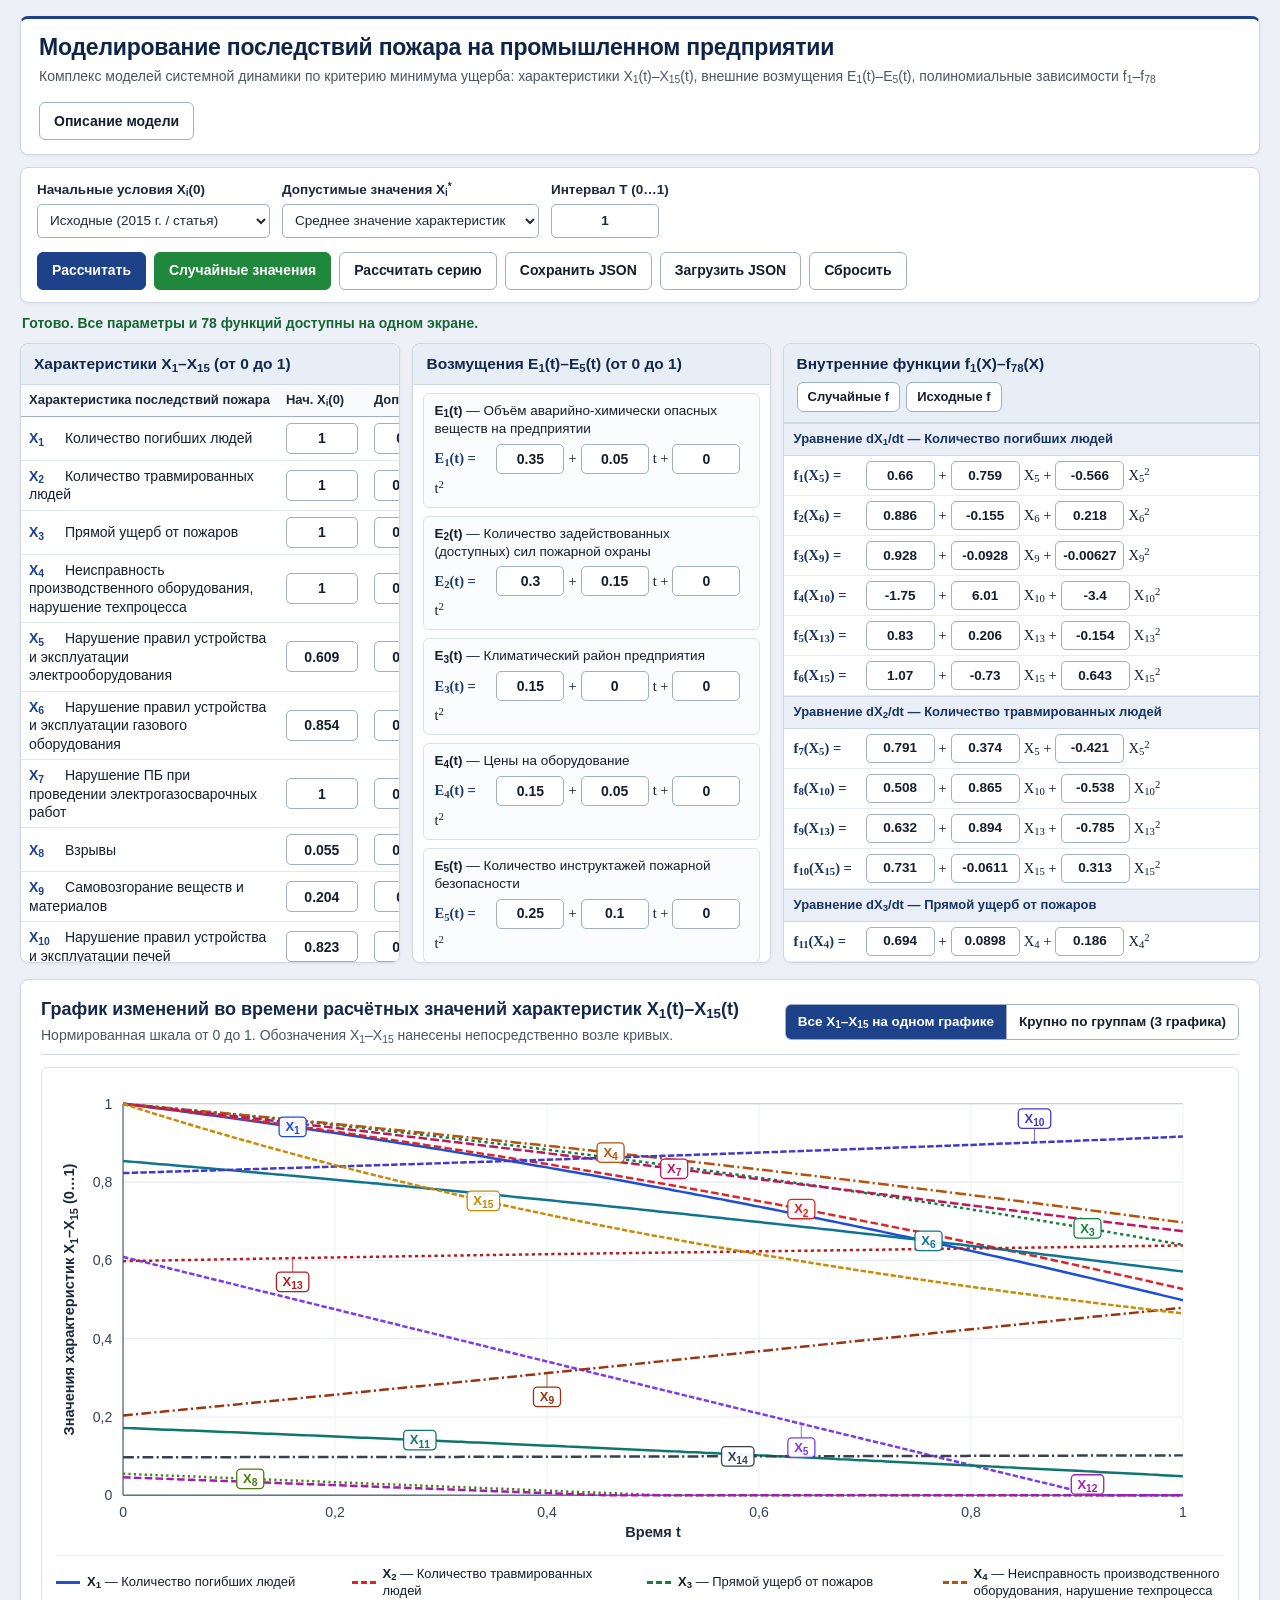
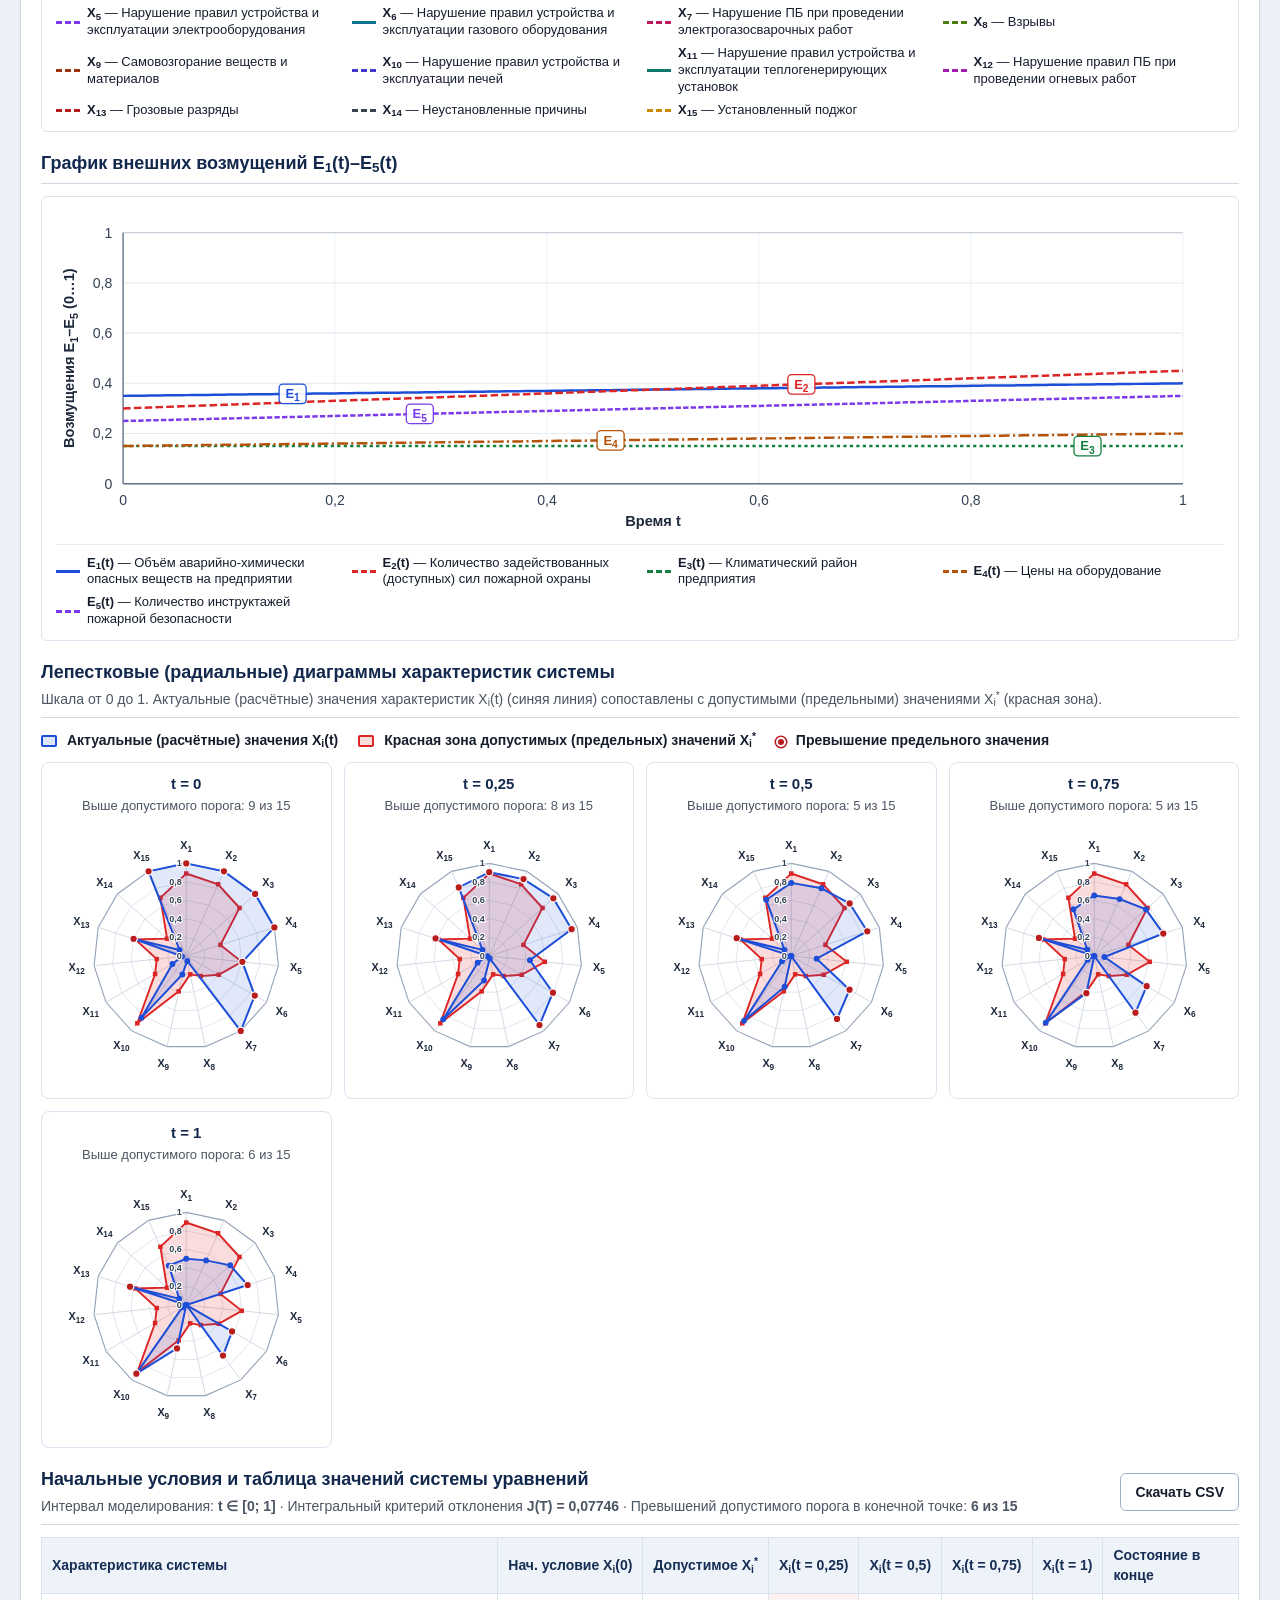
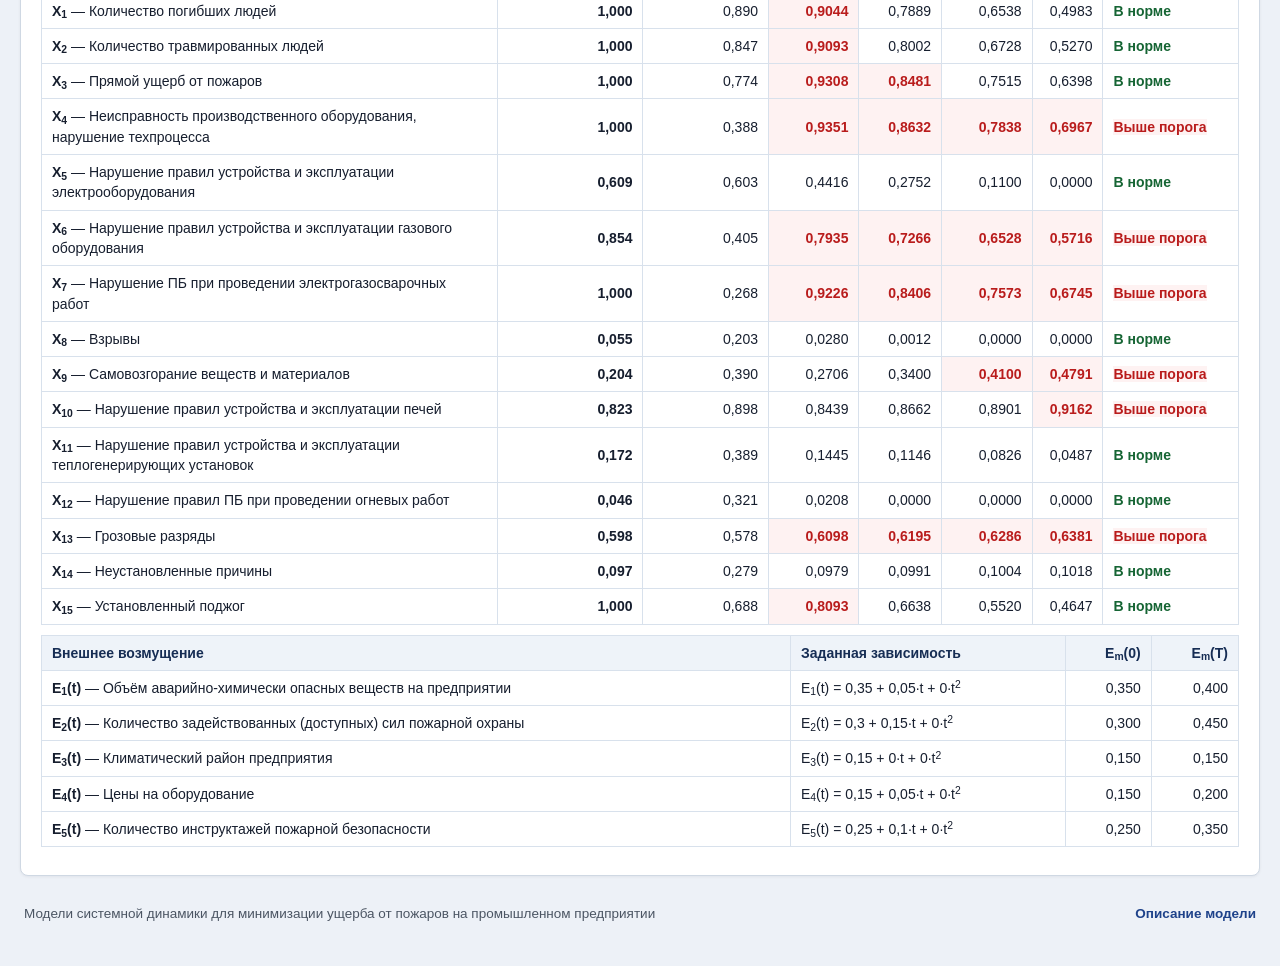
==== commit 83c29cbb: "Remove report download buttons from calculator UI while keeping separate report access" ====
--- a/index.html
+++ b/index.html
@@ -4,7 +4,7 @@
   <meta charset="utf-8">
   <meta name="viewport" content="width=device-width,initial-scale=1">
   <title>Модели и алгоритмы ликвидации последствий пожара на промышленном предприятии</title>
-  <link rel="stylesheet" href="style.css?v=20261112-final">
+  <link rel="stylesheet" href="style.css?v=20261113">
 </head>
 <body>
 <main>
@@ -14,8 +14,7 @@
       <p class="subtitle">Комплекс моделей системной динамики по критерию минимума ущерба: характеристики X<sub>1</sub>(t)–X<sub>15</sub>(t), внешние возмущения E<sub>1</sub>(t)–E<sub>5</sub>(t), полиномиальные зависимости f<sub>1</sub>–f<sub>78</sub></p>
     </div>
     <div class="header-links">
-      <button type="button" id="download-docx-top" class="btn-outline">Скачать отчёт (.docx)</button>
-      <a href="method.html?v=20261112-final" class="link-btn">Описание модели</a>
+      <a href="method.html?v=20261113" class="link-btn">Описание модели</a>
     </div>
   </header>
 
@@ -138,7 +137,6 @@
         <p class="muted-note" id="summary-meta"></p>
       </div>
       <div class="mini-actions">
-        <button type="button" id="download-docx-bottom" class="primary">Скачать отчёт (.docx)</button>
         <button type="button" id="download-csv">Скачать CSV</button>
       </div>
     </div>
@@ -167,12 +165,10 @@
   <footer>
     <span>Модели системной динамики для минимизации ущерба от пожаров на промышленном предприятии</span>
     <div class="footer-links">
-      <a href="#" id="footer-docx-link">Сформировать отчёт с начальными условиями (.docx)</a>
-      <a href="report.docx?v=20261112-final">Базовый отчёт (.docx)</a>
-      <a href="method.html?v=20261112-final">Описание модели</a>
+      <a href="method.html?v=20261113">Описание модели</a>
     </div>
   </footer>
 </main>
-<script src="app.js?v=20261112-final"></script>
+<script src="app.js?v=20261113"></script>
 </body>
 </html>
